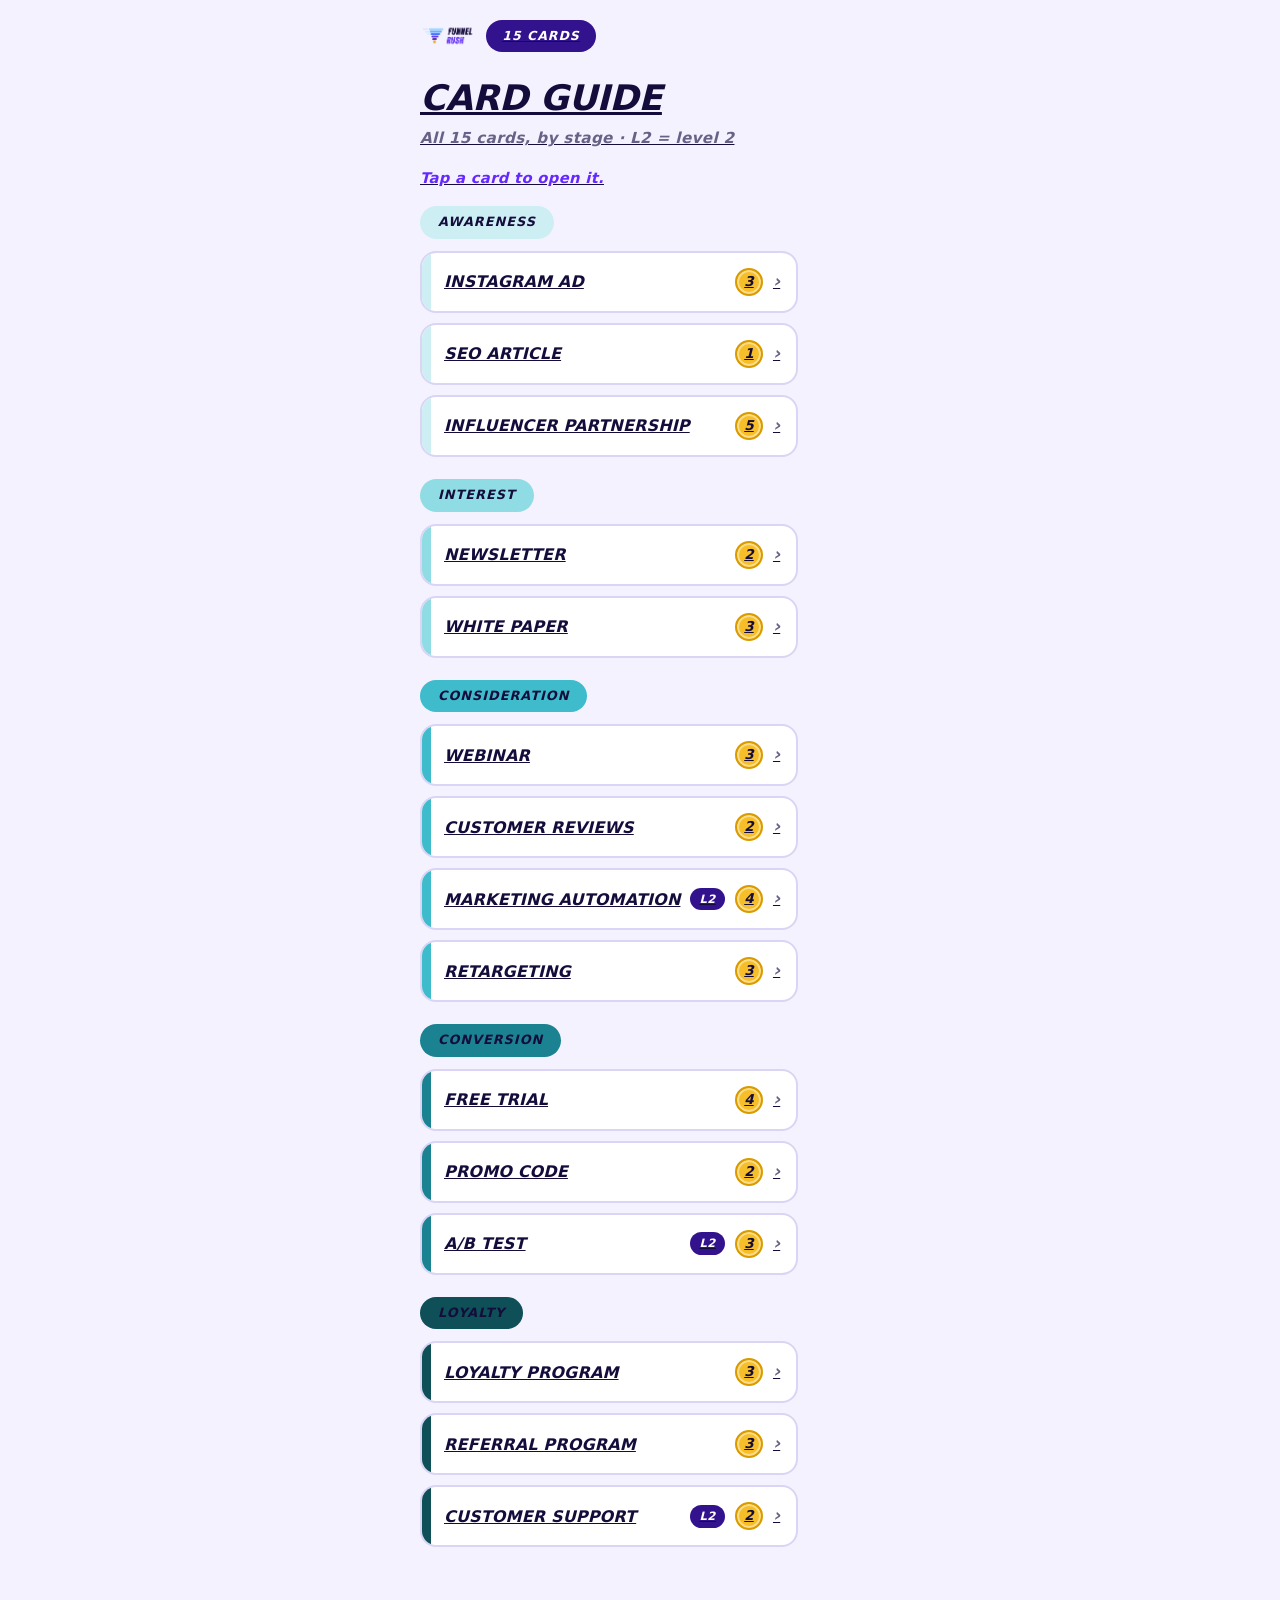
==== guide.html @ 7d91460e "correction logo2" ====
<!doctype html>
<!-- Declare HTML5 document -->
<html lang="en">
<!-- Set document language to English -->
<head>
  <!-- UTF-8 encoding -->
  <meta charset="utf-8">
  <!-- Responsive mobile viewport -->
  <meta name="viewport" content="width=device-width, initial-scale=1, viewport-fit=cover">
  <!-- Theme color -->
  <meta name="theme-color" content="#f4f2ff">
  <!-- Page title -->
  <title>Funnel Rush — Card Guide</title>
  <!-- Shared stylesheet -->
  <link rel="stylesheet" href="./css/style.css">
  <!-- Card guide module script -->
  <script type="module" src="./js/guide.js"></script>
</head>
<body>
  <!-- Centered mobile-first container -->
  <main class="app-shell">
    <!-- Top header linking back to the main app -->
    <header class="top-bar">
      <a href="./index.html" class="brand-mini"><img src="./FunnelRush_Logo.png"</a>
      <span class="level-badge is-level-2">15 cards</span>
    </header>

    <!-- List view (matches 10_Guide_liste.png) -->
    <section id="guide-list-view">
      <h1 class="screen-title">Card guide</h1>
      <p class="screen-subtitle">All 15 cards, by stage · L2 = level 2</p>
      <p class="guide-tap-hint">Tap a card to open it.</p>
      <!-- Dynamic container for funnel floor groups and card rows -->
      <div id="guide-groups"></div>
    </section>

    <!-- Single card detail view (matches 11_Guide_carte.png) -->
    <section id="guide-detail-view" class="hidden">
      <!-- Back link to return to full list -->
      <button id="btn-back-to-list" type="button" class="back-link-btn">&lsaquo; All cards</button>
      <!-- Dynamic container for selected card details -->
      <div id="guide-detail-content"></div>
      <!-- Button cycling to the next card in the deck -->
      <button id="btn-next-card" type="button" class="cta-btn is-outline">Next card</button>
    </section>
  </main>
</body>
</html>
---- css/style.css ----
/* Define reusable CSS custom properties (design tokens) for colors and border radii */
:root {
  --bg: #f4f2ff; /* Soft lavender main background */
  --surface: #ffffff; /* Pure white card background */
  --surface-soft: #ebe7fb; /* Light violet tint for secondary badges */
  --ink: #140d3b; /* Deep indigo-black for primary text and headings */
  --muted: #676285; /* Muted slate-violet for subtitles and helper text */
  --line: #dad4f5; /* Subtle border color for cards and inputs */
  --primary: #6528ff; /* Electric purple primary brand accent */
  --primary-hover: #5217eb; /* Darker purple on button hover */
  --level2-bg: #33128e; /* Deep violet surface for Level 2 indicators */
  --level2-tint: #9d7dff; /* Soft violet accent inside Level 2 elements */
  --gold: #f6be28; /* Gold coin and event header accent */
  --gold-soft: #fff6d6; /* Warm cream background for event cards */
  --gold-border: #d99b00; /* Gold border accent */
  --danger: #ff4e6a; /* Coral-pink accent for final round and delete modals */
  --radius-lg: 24px; /* Large rounded corners for main cards and modals */
  --radius-md: 18px; /* Medium rounded corners for list items and inputs */
  --radius-pill: 999px; /* Full pill radius for buttons and badges */
}

/* Apply border-box sizing to all elements so padding never inflates widths */
* {
  box-sizing: border-box;
}

/* Base document and body styling */
html, body {
  margin: 0; /* Remove default browser margins */
  padding: 0; /* Remove default browser padding */
  min-height: 100%; /* Ensure full vertical height */
  background: var(--bg); /* Apply lavender background */
  color: var(--ink); /* Apply primary text color */
  font-family: Inter, ui-sans-serif, system-ui, -apple-system, BlinkMacSystemFont, "Segoe UI", Roboto, sans-serif; /* Clean sans-serif stack */
  line-height: 1.45; /* Comfortable reading line spacing */
  -webkit-font-smoothing: antialiased; /* Crisp font rendering on WebKit browsers */
}

/* Inherit typography on buttons and inputs */
button, input {
  font: inherit; /* Match parent font family and size */
  color: inherit; /* Match parent text color */
}

/* Reset default button styles */
button {
  cursor: pointer; /* Show pointer cursor on interactive buttons */
  border: 0; /* Remove default border */
  background: none; /* Remove default background */
}

/* Utility class to hide elements reliably */
.hidden {
  display: none !important; /* Force hide even over other display rules */
}

/* Centered mobile-first container shell */
.app-shell {
  width: 100%; /* Full width on small screens */
  max-width: 480px; /* Constrain width like a mobile app screen */
  min-height: 100dvh; /* Fill dynamic viewport height */
  margin: 0 auto; /* Center horizontally */
  padding: 20px 20px 32px; /* Outer spacing */
  display: flex; /* Flex layout for vertical screen flow */
  flex-direction: column; /* Stack children vertically */
  position: relative; /* Positioning context for child elements */
}

/* Top navigation / status bar */
.top-bar {
  display: flex; /* Place brand and level badge side by side */
  align-items: center; /* Vertically center items */
  justify-content: space-between; /* Push items to opposite edges */
  gap: 12px; /* Minimum spacing between brand and badge */
  margin-bottom: 20px; /* Space below top bar */
}

/* Compact brand mark inside inner screens */
.brand-mini {
  display: inline-flex; /* Align logo image and brand text */
  align-items: center; /* Vertically center icon and text */
  gap: 8px; /* Gap between logo and label */
  font-weight: 900; /* Extra bold brand weight */
  font-style: italic; /* Dynamic italic styling matching logo */
  letter-spacing: 0.02em; /* Slight letter spacing */
  font-size: 1.05rem; /* Compact header font size */
  color: var(--ink); /* Dark ink text */
}

/* Logo image size inside compact header */
.brand-mini img {
  height: 28px; /* Fixed compact height */
  width: auto; /* Preserve natural aspect ratio */
  display: block; /* Avoid inline baseline gap */
}

/* Level pill badge in the header */
.level-badge {
  display: inline-flex; /* Inline flex pill */
  align-items: center; /* Vertically center label */
  justify-content: center; /* Horizontally center label */
  padding: 7px 16px; /* Inner pill padding */
  border-radius: var(--radius-pill); /* Pill shape */
  font-size: 0.78rem; /* Small uppercase label size */
  font-weight: 900; /* Heavy label weight */
  letter-spacing: 0.08em; /* Wide tracking for uppercase badge */
  text-transform: uppercase; /* Force uppercase text */
}

/* Styling for Level 1 badge */
.level-badge.is-level-1 {
  background: var(--surface); /* White background */
  color: var(--primary); /* Purple text */
  border: 2px solid var(--line); /* Soft lavender border */
}

/* Styling for Level 2 badge */
.level-badge.is-level-2 {
  background: var(--level2-bg); /* Deep violet background */
  color: #ffffff; /* White text */
}

/* Small uppercase label above major numbers or sections */
.eyebrow {
  margin: 0; /* Remove default margin */
  font-size: 0.78rem; /* Small uppercase size */
  font-weight: 900; /* Heavy weight */
  letter-spacing: 0.16em; /* Wide tracking */
  text-transform: uppercase; /* Uppercase styling */
  color: var(--primary); /* Default purple accent */
}

/* Red/coral eyebrow styling used on final round */
.eyebrow.is-final {
  color: var(--danger); /* Coral accent */
}

/* Reset top margins on headings and paragraphs */
h1, h2, h3, p {
  margin-top: 0; /* Prevent unexpected top spacing */
}

/* Home screen vertical layout */
.home-screen {
  flex: 1; /* Take available vertical height */
  display: flex; /* Flex column layout */
  flex-direction: column; /* Stack top content and bottom CTA */
  justify-content: space-between; /* Distribute top block and bottom action */
  text-align: center; /* Center-align home content */
  padding-top: 8px; /* Subtle top breathing room */
}

/* Main logo image on the home screen */
.hero-logo {
  max-width: 250px; /* Cap logo width */
  width: 100%; /* Responsive width */
  height: auto; /* Keep aspect ratio */
  margin: 4px auto 14px; /* Center horizontally and space below */
  display: block; /* Block element */
}

/* Main tagline on the home screen */
.hero-title {
  font-size: 1.3rem; /* Prominent tagline size */
  font-weight: 800; /* Bold weight */
  margin-bottom: 6px; /* Space before subtitle */
}

/* Subtitle explaining game format on home screen */
.hero-subtitle {
  color: var(--muted); /* Muted text */
  font-size: 0.9rem; /* Slightly smaller body text */
  margin-bottom: 24px; /* Space before level selector */
}

/* Label above the two level selector cards */
.level-picker-label {
  font-size: 0.78rem; /* Small uppercase label */
  font-weight: 900; /* Heavy weight */
  letter-spacing: 0.14em; /* Wide tracking */
  text-transform: uppercase; /* Uppercase text */
  color: var(--primary); /* Purple accent */
  margin-bottom: 12px; /* Space before cards */
}

/* Two-column grid for Level 1 and Level 2 cards */
.level-grid {
  display: grid; /* CSS grid */
  grid-template-columns: 1fr 1fr; /* Two equal columns */
  gap: 14px; /* Gap between cards */
  margin-bottom: 20px; /* Space below cards */
}

/* Individual level option card */
.level-card {
  position: relative; /* Positioning context */
  text-align: left; /* Left-align text inside card */
  border-radius: var(--radius-lg); /* Rounded card corners */
  padding: 18px 16px; /* Inner card padding */
  background: var(--surface); /* White background */
  border: 2px solid var(--line); /* Default border */
  transition: transform 0.15s ease, border-color 0.15s ease, box-shadow 0.15s ease; /* Smooth state transitions */
}

/* Press feedback on level card */
.level-card:active {
  transform: scale(0.98); /* Subtle press shrink */
}

/* Active selected state for Level 1 card */
.level-card.is-selected {
  border-color: var(--primary); /* Highlight border in purple */
  box-shadow: 0 10px 24px rgba(101, 40, 255, 0.14); /* Soft purple elevation */
}

/* Active selected state for Level 2 card */
.level-card.level-2-card.is-selected {
  background: var(--level2-bg); /* Deep violet fill */
  border-color: var(--level2-bg); /* Matching border */
  color: #ffffff; /* White text */
  box-shadow: 0 12px 28px rgba(51, 18, 142, 0.28); /* Deeper shadow */
}

/* Top row inside level card (big number + radio circle) */
.level-card-top {
  display: flex; /* Horizontal flex row */
  justify-content: space-between; /* Number left, radio right */
  align-items: flex-start; /* Align to top */
  margin-bottom: 18px; /* Space before title */
}

/* Giant italic number inside level card */
.level-num {
  font-size: 3rem; /* Large display number */
  font-weight: 900; /* Extra bold */
  font-style: italic; /* Italic slant */
  line-height: 0.9; /* Tight vertical height */
  color: #93c5fd; /* Light blue for Level 1 */
}

/* Soft purple number for Level 2 card */
.level-card.level-2-card .level-num {
  color: var(--level2-tint); /* Light violet tint */
}

/* Outer circle of the custom radio indicator */
.radio-dot {
  width: 24px; /* Circle width */
  height: 24px; /* Circle height */
  border-radius: 50%; /* Full circle */
  border: 2px solid #c9c2e8; /* Unselected ring color */
  display: grid; /* Center inner dot */
  place-items: center; /* Center both axes */
  background: #ffffff; /* White fill */
}

/* Selected radio ring on Level 1 */
.level-card.is-selected .radio-dot {
  border-color: var(--primary); /* Purple ring */
}

/* Selected radio ring on Level 2 */
.level-card.level-2-card.is-selected .radio-dot {
  border-color: #ffffff; /* White ring */
}

/* Inner dot when Level 1 card is selected */
.level-card.is-selected .radio-dot::after {
  content: ""; /* Required for pseudo-element */
  width: 12px; /* Inner dot diameter */
  height: 12px; /* Inner dot diameter */
  border-radius: 50%; /* Circular dot */
  background: var(--primary); /* Purple inner dot */
}

/* Inner dot when Level 2 card is selected */
.level-card.level-2-card.is-selected .radio-dot::after {
  background: var(--level2-bg); /* Deep violet inner dot on white ring */
}

/* Level card heading */
.level-card-title {
  font-size: 1.05rem; /* Card title size */
  font-weight: 900; /* Heavy weight */
  text-transform: uppercase; /* Uppercase */
  margin-bottom: 4px; /* Small gap below title */
}

/* Level card short description */
.level-card-desc {
  font-size: 0.84rem; /* Small description */
  color: var(--muted); /* Muted text */
  margin: 0; /* No bottom margin */
}

/* Light text for description inside selected Level 2 card */
.level-card.level-2-card.is-selected .level-card-desc {
  color: rgba(255, 255, 255, 0.82); /* Translucent white */
}

/* Primary full-width pill CTA button */
.cta-btn {
  width: 100%; /* Full width */
  padding: 18px 22px; /* Generous touch target */
  border-radius: var(--radius-pill); /* Pill shape */
  font-size: 1rem; /* Button text size */
  font-weight: 900; /* Heavy weight */
  letter-spacing: 0.06em; /* Uppercase tracking */
  text-transform: uppercase; /* Uppercase label */
  background: var(--primary); /* Purple background */
  color: #ffffff; /* White text */
  box-shadow: 0 10px 24px rgba(101, 40, 255, 0.25); /* Soft elevation */
  transition: transform 0.14s ease, background 0.14s ease; /* Smooth feedback */
}

/* Hover state for primary CTA */
.cta-btn:hover {
  background: var(--primary-hover); /* Darker purple */
}

/* Active press state for CTA */
.cta-btn:active {
  transform: scale(0.985); /* Slight press down */
}

/* Gold CTA variant used for final score calculation */
.cta-btn.is-gold {
  background: var(--gold); /* Gold fill */
  color: var(--ink); /* Dark text for contrast */
  box-shadow: 0 10px 24px rgba(246, 190, 40, 0.3); /* Gold shadow */
}

/* Outlined secondary CTA variant */
.cta-btn.is-outline {
  background: #ffffff; /* White fill */
  color: var(--primary); /* Purple text */
  border: 2px solid var(--primary); /* Purple border */
  box-shadow: none; /* Flat outline style */
}

/* Secondary link-like button to open the Card Guide */
.guide-link-btn {
  width: 100%; /* Full width */
  margin-top: 10px; /* Gap below primary CTA */
  padding: 13px 18px; /* Comfortable tap height */
  border-radius: var(--radius-pill); /* Pill shape */
  background: var(--surface); /* White background */
  border: 2px solid var(--line); /* Subtle border */
  color: var(--primary); /* Purple text */
  font-size: 0.88rem; /* Slightly smaller than main CTA */
  font-weight: 800; /* Bold label */
  letter-spacing: 0.04em; /* Subtle tracking */
  text-transform: uppercase; /* Uppercase text */
  display: inline-flex; /* Align text and arrow */
  align-items: center; /* Vertically center */
  justify-content: center; /* Horizontally center */
  gap: 8px; /* Space before arrow */
}

/* Subtle helper caption below actions */
.helper-note {
  margin-top: 12px; /* Top spacing */
  font-size: 0.8rem; /* Small caption size */
  color: var(--muted); /* Muted text */
  text-align: center; /* Centered text */
}

/* Large italic screen title used on inner screens */
.screen-title {
  font-size: 2.2rem; /* Bold display size */
  font-weight: 900; /* Extra bold */
  font-style: italic; /* Italic emphasis */
  text-transform: uppercase; /* Uppercase */
  letter-spacing: -0.01em; /* Tight display kerning */
  margin-bottom: 4px; /* Space below heading */
}

/* Subtitle below screen title */
.screen-subtitle {
  color: var(--muted); /* Muted text */
  font-size: 0.95rem; /* Body size */
  margin-bottom: 18px; /* Space below subtitle */
}

/* 3-button switcher for choosing 2, 3, or 4 players */
.count-switcher {
  display: grid; /* Grid layout */
  grid-template-columns: repeat(3, 1fr); /* 3 equal columns */
  gap: 10px; /* Gap between count buttons */
  margin-bottom: 18px; /* Space below switcher */
}

/* Individual player count button */
.count-btn {
  padding: 14px 10px; /* Button padding */
  border-radius: 16px; /* Rounded corners */
  background: var(--surface); /* White background */
  border: 2px solid var(--line); /* Default border */
  font-size: 1.35rem; /* Large number */
  font-weight: 900; /* Heavy weight */
  font-style: italic; /* Italic number */
  color: var(--ink); /* Dark text */
}

/* Selected player count button */
.count-btn.is-active {
  background: var(--primary); /* Purple fill */
  border-color: var(--primary); /* Matching border */
  color: #ffffff; /* White text */
}

/* Stack of player name inputs */
.player-inputs {
  display: flex; /* Vertical stack */
  flex-direction: column; /* Column direction */
  gap: 12px; /* Space between rows */
  margin-bottom: 24px; /* Space before start button */
}

/* Row containing player color swatch and name input */
.player-name-row {
  display: flex; /* Horizontal row */
  align-items: center; /* Vertically center swatch and input */
  gap: 12px; /* Gap between swatch and field */
}

/* Colored token circle representing each player */
.token-swatch {
  width: 26px; /* Circle diameter */
  height: 26px; /* Circle diameter */
  border-radius: 50%; /* Full circle */
  flex-shrink: 0; /* Prevent squishing */
  border: 4px solid var(--ink); /* Dark ring around token color */
}

/* Text input for player name */
.name-input {
  flex: 1; /* Fill remaining row width */
  padding: 14px 16px; /* Comfortable input padding */
  border-radius: 16px; /* Rounded input box */
  background: var(--surface); /* White background */
  border: 2px solid var(--line); /* Default border */
  font-size: 1rem; /* Input text size */
  font-weight: 700; /* Bold name text */
  outline: none; /* Custom focus border used instead */
}

/* Focus state on player name input */
.name-input:focus {
  border-color: var(--primary); /* Highlight border on focus */
}

/* Centered round header block */
.round-hero {
  text-align: center; /* Center round indicator */
  margin-bottom: 18px; /* Space before event card */
}

/* Giant round fraction display (e.g. 1/6, 3/6, 6/6) */
.round-counter {
  font-size: 4.2rem; /* Very large counter */
  font-weight: 900; /* Extra bold */
  font-style: italic; /* Italic styling */
  line-height: 0.95; /* Tight line height */
  margin: 6px 0 14px; /* Vertical spacing */
}

/* 6-segment progress indicator row */
.round-bars {
  display: grid; /* Grid of 6 segments */
  grid-template-columns: repeat(6, 1fr); /* 6 equal bars */
  gap: 8px; /* Gap between segments */
}

/* Single round progress bar segment */
.round-bar {
  height: 7px; /* Thin bar height */
  border-radius: var(--radius-pill); /* Pill ends */
  background: #dcd6f7; /* Inactive segment color */
}

/* Completed/active round segment */
.round-bar.is-done {
  background: var(--primary); /* Purple active bar */
}

/* Final round (6/6) progress bar color */
.round-bar.is-final {
  background: var(--danger); /* Coral bar on last round */
}

/* Dashed placeholder box before drawing the round's event */
.event-placeholder {
  border: 2.5px dashed #9d87f5; /* Dashed purple border */
  border-radius: var(--radius-lg); /* Rounded box */
  background: rgba(255, 255, 255, 0.72); /* Translucent white card */
  padding: 36px 22px; /* Generous inner spacing */
  text-align: center; /* Centered text */
  margin-bottom: 22px; /* Space before action button */
}

/* Question mark badge inside placeholder */
.q-badge {
  width: 56px; /* Badge diameter */
  height: 56px; /* Badge diameter */
  border-radius: 50%; /* Circular badge */
  background: var(--surface-soft); /* Soft purple circle */
  color: var(--primary); /* Purple question mark */
  font-size: 1.6rem; /* Large question mark */
  font-weight: 900; /* Bold weight */
  display: grid; /* Center character */
  place-items: center; /* Center horizontally and vertically */
  margin: 0 auto 14px; /* Center horizontally and space below */
}

/* Drawn event card container */
.event-card-box {
  border-radius: var(--radius-lg); /* Rounded card */
  overflow: hidden; /* Clip header corners cleanly */
  background: var(--gold-soft); /* Soft yellow card body */
  border: 2px solid var(--gold-border); /* Gold border */
  margin-bottom: 22px; /* Space before button */
  box-shadow: 0 10px 24px rgba(217, 155, 0, 0.12); /* Subtle warm shadow */
}

/* Yellow banner header at top of event card */
.event-card-head {
  background: var(--gold); /* Solid gold banner */
  padding: 12px 18px; /* Header padding */
  display: flex; /* Label left, exclamation circle right */
  align-items: center; /* Vertically center */
  justify-content: space-between; /* Spread items */
  font-size: 0.78rem; /* Small banner text */
  font-weight: 900; /* Heavy weight */
  letter-spacing: 0.12em; /* Uppercase tracking */
  text-transform: uppercase; /* Uppercase */
}

/* Dark circular exclamation badge inside event header */
.event-excl {
  width: 24px; /* Circle diameter */
  height: 24px; /* Circle diameter */
  border-radius: 50%; /* Full circle */
  background: var(--ink); /* Dark fill */
  color: #ffffff; /* White exclamation mark */
  display: grid; /* Center symbol */
  place-items: center; /* Center both axes */
  font-size: 0.85rem; /* Symbol size */
}

/* Body area of the event card */
.event-card-body {
  padding: 20px 18px; /* Card body padding */
}

/* Event name heading */
.event-title {
  font-size: 1.55rem; /* Bold event title */
  font-weight: 900; /* Heavy weight */
  font-style: italic; /* Italic emphasis */
  text-transform: uppercase; /* Uppercase */
  margin-bottom: 10px; /* Space before effect */
}

/* Event effect description */
.event-effect {
  font-size: 1rem; /* Readable effect text */
  font-weight: 700; /* Semi-bold/bold */
  margin-bottom: 18px; /* Space before footer note */
}

/* Footer reminder inside event card */
.event-footer-tip {
  border-top: 1px solid rgba(20, 13, 59, 0.14); /* Subtle divider line */
  padding-top: 12px; /* Space above note */
  font-size: 0.84rem; /* Small note size */
  color: var(--muted); /* Muted text */
  margin: 0; /* No bottom margin */
}

/* Player score entry card on Final Scores screen */
.score-card {
  background: var(--surface); /* White card */
  border: 2px solid var(--line); /* Default border */
  border-radius: var(--radius-lg); /* Rounded card */
  padding: 16px; /* Inner padding */
  margin-bottom: 14px; /* Gap between player score cards */
}

/* Highlight card border when validation fails */
.score-card.has-error {
  border-color: var(--danger); /* Coral error border */
}

/* Header row inside score card (player name + optional Mission +5 toggle) */
.score-card-head {
  display: flex; /* Horizontal row */
  align-items: center; /* Vertically center */
  justify-content: space-between; /* Name left, mission toggle right */
  gap: 10px; /* Gap between elements */
  margin-bottom: 12px; /* Space before 2x2 inputs */
}

/* Player name and color dot inside score card */
.player-ident {
  display: flex; /* Horizontal flex */
  align-items: center; /* Center vertically */
  gap: 10px; /* Gap between swatch and name */
  font-size: 1.15rem; /* Player name size */
  font-weight: 900; /* Heavy weight */
  text-transform: uppercase; /* Uppercase name */
}

/* Mission +5 checkbox pill toggle (Level 2 only) */
.mission-toggle {
  display: inline-flex; /* Inline pill */
  align-items: center; /* Center checkbox and text */
  gap: 8px; /* Space between checkbox and label */
  padding: 8px 12px; /* Pill padding */
  border-radius: 12px; /* Rounded pill */
  border: 2px solid var(--line); /* Border */
  background: var(--bg); /* Soft background */
  font-size: 0.76rem; /* Compact label */
  font-weight: 900; /* Heavy weight */
  text-transform: uppercase; /* Uppercase */
  cursor: pointer; /* Pointer cursor */
}

/* Native checkbox inside mission toggle */
.mission-toggle input {
  accent-color: var(--primary); /* Purple checkbox accent */
  width: 16px; /* Checkbox width */
  height: 16px; /* Checkbox height */
}

/* Checked visual state for Mission +5 pill */
.mission-toggle.is-checked {
  background: var(--level2-bg); /* Deep violet fill */
  border-color: var(--level2-bg); /* Matching border */
  color: #ffffff; /* White text */
}

/* 2x2 grid for the 4 numeric inputs per player */
.metrics-grid {
  display: grid; /* Grid layout */
  grid-template-columns: 1fr 1fr; /* Two columns */
  gap: 10px; /* Gap between metric boxes */
}

/* Individual metric input tile */
.metric-box {
  position: relative; /* Context for left accent bar */
  background: #f6f4ff; /* Soft input tile fill */
  border: 2px solid transparent; /* Reserve border space */
  border-radius: 14px; /* Rounded tile */
  padding: 10px 12px 10px 16px; /* Extra left padding for accent bar */
}

/* Left vertical color stripe on metric tile */
.metric-box::before {
  content: ""; /* Required for pseudo-element */
  position: absolute; /* Position on left edge */
  left: 6px; /* Inset from left */
  top: 10px; /* Top inset */
  bottom: 10px; /* Bottom inset */
  width: 4px; /* Thin vertical bar */
  border-radius: 99px; /* Rounded bar ends */
  background: var(--primary); /* Default purple bar */
}

/* Gold accent bar for remaining coins */
.metric-box.is-gold::before {
  background: var(--gold); /* Gold bar */
}

/* Dark accent bar for market tokens */
.metric-box.is-dark::before {
  background: var(--ink); /* Dark bar */
}

/* Focus state when typing inside a metric tile */
.metric-box:focus-within {
  border-color: var(--primary); /* Purple border */
  background: #ffffff; /* Bright white surface */
}

/* Metric tile label */
.metric-box label {
  display: block; /* Block label above number */
  font-size: 0.68rem; /* Small uppercase label */
  font-weight: 800; /* Bold label */
  letter-spacing: 0.08em; /* Tracking */
  text-transform: uppercase; /* Uppercase */
  color: var(--muted); /* Muted color */
  margin-bottom: 2px; /* Small gap before input */
}

/* Numeric input inside metric tile */
.metric-box input {
  width: 100%; /* Full tile width */
  border: 0; /* Borderless inside tile */
  background: transparent; /* Transparent fill */
  font-size: 1.35rem; /* Large numeric display */
  font-weight: 900; /* Heavy numbers */
  outline: none; /* Clean focus */
  padding: 0; /* No extra padding */
}

/* Validation error message text */
.error-text {
  color: var(--danger); /* Coral error color */
  font-size: 0.82rem; /* Small readable error */
  font-weight: 700; /* Bold error text */
  margin-top: 8px; /* Space above message */
}

/* Highlighted winner card on Results screen */
.winner-card {
  background: var(--primary); /* Purple winner card */
  color: #ffffff; /* White text */
  border-radius: var(--radius-lg); /* Rounded card */
  padding: 20px; /* Inner padding */
  display: flex; /* Left info + right coin badge */
  align-items: center; /* Vertically center */
  justify-content: space-between; /* Spread info and score coin */
  gap: 14px; /* Gap between left and right */
  margin-bottom: 14px; /* Space before runners-up */
  box-shadow: 0 14px 30px rgba(101, 40, 255, 0.25); /* Elevation shadow */
}

/* Small "WINNER" label inside winner card */
.winner-eyebrow {
  font-size: 0.72rem; /* Small label */
  font-weight: 900; /* Heavy weight */
  letter-spacing: 0.16em; /* Wide tracking */
  text-transform: uppercase; /* Uppercase */
  opacity: 0.85; /* Subtle contrast */
  margin-bottom: 6px; /* Space below label */
}

/* Winner name row */
.winner-name-row {
  display: flex; /* Color dot + name */
  align-items: center; /* Vertically center */
  gap: 10px; /* Space between dot and name */
  font-size: 1.8rem; /* Large winner name */
  font-weight: 900; /* Extra bold */
  font-style: italic; /* Italic display */
  text-transform: uppercase; /* Uppercase */
  line-height: 1.05; /* Tight line height */
}

/* White-bordered color dot next to winner name */
.winner-dot {
  width: 22px; /* Dot diameter */
  height: 22px; /* Dot diameter */
  border-radius: 50%; /* Full circle */
  border: 3px solid #ffffff; /* White outline */
  flex-shrink: 0; /* Prevent shrinking */
}

/* Conversion rate and bonus summary inside winner card */
.winner-meta {
  font-size: 0.88rem; /* Meta text size */
  margin-top: 8px; /* Space above meta */
  opacity: 0.92; /* Slightly softer white */
}

/* Gold coin medallion displaying total points */
.score-coin {
  width: 88px; /* Coin width */
  height: 88px; /* Coin height */
  border-radius: 50%; /* Circular coin */
  background: var(--gold); /* Gold background */
  color: var(--ink); /* Dark points text */
  border: 4px solid #e0a300; /* Outer gold rim */
  display: flex; /* Stack points and "POINTS" label */
  flex-direction: column; /* Vertical stack */
  align-items: center; /* Center horizontally */
  justify-content: center; /* Center vertically */
  flex-shrink: 0; /* Keep circular shape */
  box-shadow: inset 0 0 0 3px rgba(255, 255, 255, 0.45); /* Inner coin shine */
}

/* Total score number inside coin */
.score-coin strong {
  font-size: 1.85rem; /* Prominent score */
  font-weight: 900; /* Extra bold */
  line-height: 1; /* Tight height */
}

/* "POINTS" caption inside coin */
.score-coin span {
  font-size: 0.65rem; /* Small label */
  font-weight: 900; /* Heavy weight */
  letter-spacing: 0.1em; /* Tracking */
}

/* Secondary ranking row for positions 2, 3, and 4 */
.runner-up-card {
  background: var(--surface); /* White card */
  border: 2px solid var(--line); /* Soft border */
  border-radius: 18px; /* Rounded card */
  padding: 14px 16px; /* Inner padding */
  display: flex; /* Left rank + info, right points */
  align-items: center; /* Vertically center */
  justify-content: space-between; /* Spread left and right */
  gap: 12px; /* Gap */
  margin-bottom: 10px; /* Space between rows */
}

/* Circular position badge (2, 3, 4) */
.rank-badge {
  width: 30px; /* Badge width */
  height: 30px; /* Badge height */
  border-radius: 50%; /* Circle */
  color: #ffffff; /* White rank digit */
  font-weight: 900; /* Bold digit */
  display: grid; /* Center digit */
  place-items: center; /* Center both axes */
  flex-shrink: 0; /* Keep circle */
}

/* Runner-up player name */
.runner-title {
  font-weight: 900; /* Bold name */
  text-transform: uppercase; /* Uppercase */
  font-size: 1rem; /* Name size */
}

/* Runner-up breakdown subtitle */
.runner-sub {
  font-size: 0.8rem; /* Small breakdown text */
  color: var(--muted); /* Muted text */
}

/* Runner-up total points label */
.runner-pts {
  font-size: 1.2rem; /* Points size */
  font-weight: 900; /* Heavy weight */
  font-style: italic; /* Italic styling */
  color: var(--primary); /* Purple score */
  white-space: nowrap; /* Prevent line wrap */
}

/* Footer note explaining the +3 best conversion rate bonus */
.bonus-legend {
  display: flex; /* Coin + text */
  align-items: center; /* Center vertically */
  gap: 10px; /* Gap between coin and text */
  font-size: 0.85rem; /* Small text */
  color: var(--muted); /* Muted color */
  margin: 14px 0 22px; /* Vertical spacing */
}

/* Small gold coin icon next to bonus note */
.mini-coin {
  width: 24px; /* Diameter */
  height: 24px; /* Diameter */
  border-radius: 50%; /* Circle */
  background: var(--gold); /* Gold fill */
  border: 2px solid var(--gold-border); /* Gold rim */
  flex-shrink: 0; /* Keep circular */
}

/* Full-screen translucent overlay for confirmation dialogs */
.modal-backdrop {
  position: fixed; /* Cover viewport */
  inset: 0; /* Top/right/bottom/left 0 */
  background: rgba(20, 13, 59, 0.58); /* Dimmed indigo backdrop */
  display: grid; /* Center modal card */
  place-items: center; /* Center both axes */
  padding: 20px; /* Screen edge padding */
  z-index: 40; /* Above regular content */
}

/* Centered dialog box inside modal backdrop */
.modal-card {
  width: 100%; /* Full width up to max-width */
  max-width: 380px; /* Dialog width */
  background: var(--surface); /* White modal surface */
  border-radius: var(--radius-lg); /* Rounded dialog */
  padding: 26px 22px 22px; /* Inner spacing */
  text-align: center; /* Centered dialog text */
  box-shadow: 0 20px 44px rgba(20, 13, 59, 0.25); /* Modal elevation */
}

/* Circular icon at top of modal */
.modal-icon {
  width: 56px; /* Circle width */
  height: 56px; /* Circle height */
  border-radius: 50%; /* Full circle */
  margin: 0 auto 14px; /* Center and space below */
  display: grid; /* Center glyph */
  place-items: center; /* Center both axes */
  font-size: 1.5rem; /* Icon size */
  font-weight: 900; /* Bold glyph */
  color: #ffffff; /* White icon */
}

/* Purple icon variant for round confirmation */
.modal-icon.is-purple {
  background: var(--primary); /* Purple fill */
}

/* Coral icon variant for delete/reset confirmation */
.modal-icon.is-danger {
  background: var(--danger); /* Coral fill */
}

/* Modal title heading */
.modal-title {
  font-size: 1.45rem; /* Bold modal title */
  font-weight: 900; /* Heavy weight */
  font-style: italic; /* Italic emphasis */
  text-transform: uppercase; /* Uppercase */
  margin-bottom: 8px; /* Space before description */
}

/* Modal description paragraph */
.modal-desc {
  color: var(--muted); /* Muted text */
  font-size: 0.92rem; /* Body size */
  margin-bottom: 20px; /* Space before buttons */
}

/* Two-button action row inside modal */
.modal-actions {
  display: grid; /* Two equal buttons */
  grid-template-columns: 1fr 1fr; /* Two columns */
  gap: 12px; /* Gap between Cancel and Confirm */
}

/* Base modal action button */
.modal-btn {
  padding: 14px 12px; /* Button padding */
  border-radius: var(--radius-pill); /* Pill shape */
  font-size: 0.85rem; /* Compact button label */
  font-weight: 900; /* Heavy weight */
  text-transform: uppercase; /* Uppercase */
  letter-spacing: 0.05em; /* Tracking */
}

/* Cancel button styling */
.modal-btn.cancel {
  background: #ffffff; /* White fill */
  border: 2px solid var(--ink); /* Dark outline */
  color: var(--ink); /* Dark text */
}

/* Purple confirm button for advancing round */
.modal-btn.confirm-purple {
  background: var(--primary); /* Purple fill */
  color: #ffffff; /* White text */
}

/* Coral confirm button for erasing game */
.modal-btn.confirm-danger {
  background: var(--danger); /* Coral fill */
  color: #ffffff; /* White text */
}

/* Guide intro prompt text */
.guide-tap-hint {
  color: var(--primary); /* Purple hint text matching mockup */
  font-size: 0.92rem; /* Readable size */
  font-weight: 600; /* Medium-bold */
  margin-bottom: 18px; /* Space before first floor group */
}

/* Section wrapper for each funnel stage in the guide list */
.floor-group {
  margin-bottom: 22px; /* Space between funnel stages */
}

/* Colored pill header for each funnel stage */
.floor-header-pill {
  display: inline-block; /* Pill sizing to text */
  padding: 7px 18px; /* Pill padding */
  border-radius: var(--radius-pill); /* Pill shape */
  font-size: 0.8rem; /* Uppercase badge size */
  font-weight: 900; /* Heavy weight */
  letter-spacing: 0.08em; /* Tracking */
  text-transform: uppercase; /* Uppercase */
  margin-bottom: 12px; /* Space before cards list */
}

/* Stack of compact card rows inside a floor */
.floor-cards-stack {
  display: flex; /* Vertical stack */
  flex-direction: column; /* Column layout */
  gap: 10px; /* Gap between card list rows */
}

/* Clickable card row in the Card Guide list (mockup 10_Guide_liste.png) */
.card-row-btn {
  position: relative; /* Positioning context for left colored bar */
  width: 100%; /* Full width */
  display: flex; /* Title left, optional L2 pill + coin + chevron right */
  align-items: center; /* Vertically center */
  justify-content: space-between; /* Spread left and right groups */
  gap: 10px; /* Gap between groups */
  background: var(--surface); /* White row card */
  border: 2px solid var(--line); /* Soft border */
  border-radius: 16px; /* Rounded row */
  padding: 15px 16px 15px 22px; /* Extra left padding for colored bar */
  text-align: left; /* Left-align card name */
  overflow: hidden; /* Clip left colored bar cleanly */
  transition: transform 0.12s ease, border-color 0.12s ease; /* Smooth feedback */
}

/* Left colored strip on each card row matching the funnel stage */
.card-row-btn::before {
  content: ""; /* Required for pseudo-element */
  position: absolute; /* Pin to left side */
  left: 0; /* Flush left */
  top: 0; /* Flush top */
  bottom: 0; /* Flush bottom */
  width: 9px; /* Stripe width */
  background: var(--row-floor-color, var(--primary)); /* Stage color passed via inline CSS var */
}

/* Hover / active feedback on guide list row */
.card-row-btn:hover {
  border-color: var(--primary); /* Purple border on hover */
}

/* Press state on guide list row */
.card-row-btn:active {
  transform: scale(0.99); /* Subtle press */
}

/* Card name inside list row */
.card-row-title {
  font-size: 1rem; /* Card title size */
  font-weight: 900; /* Heavy weight */
  text-transform: uppercase; /* Uppercase matching mockup */
  letter-spacing: 0.01em; /* Slight tracking */
}

/* Right cluster inside card row (L2 badge, gold cost circle, chevron) */
.card-row-meta {
  display: inline-flex; /* Horizontal cluster */
  align-items: center; /* Vertically center */
  gap: 10px; /* Spacing between elements */
  flex-shrink: 0; /* Prevent squishing */
}

/* Small "L2" pill inside guide list row */
.l2-mini-pill {
  background: var(--level2-bg); /* Deep violet fill */
  color: #ffffff; /* White text */
  font-size: 0.72rem; /* Compact pill font */
  font-weight: 900; /* Heavy weight */
  padding: 3px 9px; /* Pill padding */
  border-radius: var(--radius-pill); /* Pill shape */
  letter-spacing: 0.05em; /* Tracking */
}

/* Gold coin circle showing card cost in the list row */
.coin-cost-circle {
  width: 28px; /* Coin diameter */
  height: 28px; /* Coin diameter */
  border-radius: 50%; /* Circle */
  background: var(--gold); /* Gold fill */
  border: 2px solid var(--gold-border); /* Gold rim */
  color: var(--ink); /* Dark cost digit */
  font-size: 0.85rem; /* Cost number size */
  font-weight: 900; /* Bold number */
  display: grid; /* Center digit */
  place-items: center; /* Center both axes */
  box-shadow: inset 0 0 0 2px rgba(255, 255, 255, 0.45); /* Inner shine */
}

/* Right chevron arrow in card row */
.row-chevron {
  color: var(--muted); /* Muted arrow */
  font-size: 1.1rem; /* Arrow size */
  font-weight: 800; /* Bold arrow */
  line-height: 1; /* Compact line height */
}

/* Back link ("< All cards") at top of single card detail view */
.back-link-btn {
  display: inline-flex; /* Arrow + label */
  align-items: center; /* Vertically center */
  gap: 6px; /* Small space */
  color: var(--primary); /* Purple text */
  font-size: 0.92rem; /* Readable link size */
  font-weight: 700; /* Semi-bold/bold */
  margin-bottom: 14px; /* Space below link */
  padding: 4px 0; /* Touch area */
}

/* Detail card container (mockup 11_Guide_carte.png) */
.detail-card {
  position: relative; /* Positioning context for top colored strip */
  background: var(--surface); /* White card */
  border: 2px solid var(--line); /* Soft border */
  border-radius: var(--radius-lg); /* Rounded card */
  padding: 22px 20px 24px; /* Generous inner padding */
  margin-top: 10px; /* Space below stage pill */
  margin-bottom: 22px; /* Space before Next Card button */
  overflow: hidden; /* Clip top colored strip cleanly */
  box-shadow: 0 12px 28px rgba(20, 13, 59, 0.06); /* Soft elevation */
}

/* Top colored band along top edge of detail card */
.detail-card::before {
  content: ""; /* Required for pseudo-element */
  position: absolute; /* Pin to top */
  left: 0; /* Left edge */
  right: 0; /* Right edge */
  top: 0; /* Top edge */
  height: 12px; /* Band height */
  background: var(--detail-floor-color, var(--primary)); /* Stage color */
}

/* Top header inside detail card (title + large gold coin) */
.detail-card-head {
  display: flex; /* Title left, large coin right */
  align-items: flex-start; /* Align top */
  justify-content: space-between; /* Spread title and coin */
  gap: 14px; /* Gap */
  margin-top: 6px; /* Below top band */
  margin-bottom: 18px; /* Space before first section */
}

/* Large uppercase italic card title in detail view */
.detail-card-title {
  font-size: 1.85rem; /* Prominent card name */
  font-weight: 900; /* Extra bold */
  font-style: italic; /* Italic display */
  text-transform: uppercase; /* Uppercase */
  line-height: 1.05; /* Tight line height */
  margin: 0; /* Remove default margin */
}

/* Large gold coin displaying card cost on detail card */
.detail-coin {
  width: 58px; /* Large coin width */
  height: 58px; /* Large coin height */
  border-radius: 50%; /* Circle */
  background: var(--gold); /* Gold fill */
  border: 3px solid var(--gold-border); /* Gold rim */
  color: var(--ink); /* Dark cost text */
  font-size: 1.5rem; /* Large cost digit */
  font-weight: 900; /* Extra bold */
  display: grid; /* Center digit */
  place-items: center; /* Center both axes */
  flex-shrink: 0; /* Keep circular */
  box-shadow: inset 0 0 0 3px rgba(255, 255, 255, 0.45); /* Inner coin detail */
}

/* Section block inside detail card (EFFECT, WHAT IS IT?, EXAMPLE) */
.detail-section {
  padding-top: 14px; /* Space above text */
  margin-top: 14px; /* Space below divider */
  border-top: 1px solid var(--line); /* Divider line between sections */
}

/* First section doesn't need top divider */
.detail-section:first-of-type {
  border-top: 0; /* No top border */
  padding-top: 0; /* No top padding */
  margin-top: 0; /* No top margin */
}

/* Uppercase purple section heading inside detail card */
.detail-label {
  font-size: 0.75rem; /* Small label */
  font-weight: 900; /* Heavy weight */
  letter-spacing: 0.14em; /* Wide tracking */
  text-transform: uppercase; /* Uppercase */
  color: var(--primary); /* Purple label */
  margin-bottom: 6px; /* Small gap before body text */
}

/* Effect text inside detail card */
.detail-effect {
  font-size: 1.05rem; /* Clear effect text */
  font-weight: 800; /* Bold weight */
  margin: 0; /* Clean margin */
}

/* Definition text inside detail card */
.detail-definition {
  font-size: 0.96rem; /* Comfortable reading size */
  font-weight: 500; /* Medium weight */
  margin: 0; /* Clean margin */
}

/* Example text inside detail card */
.detail-example {
  font-size: 0.92rem; /* Slightly softer size */
  color: var(--muted); /* Muted text matching mockup */
  margin: 0; /* Clean margin */
}
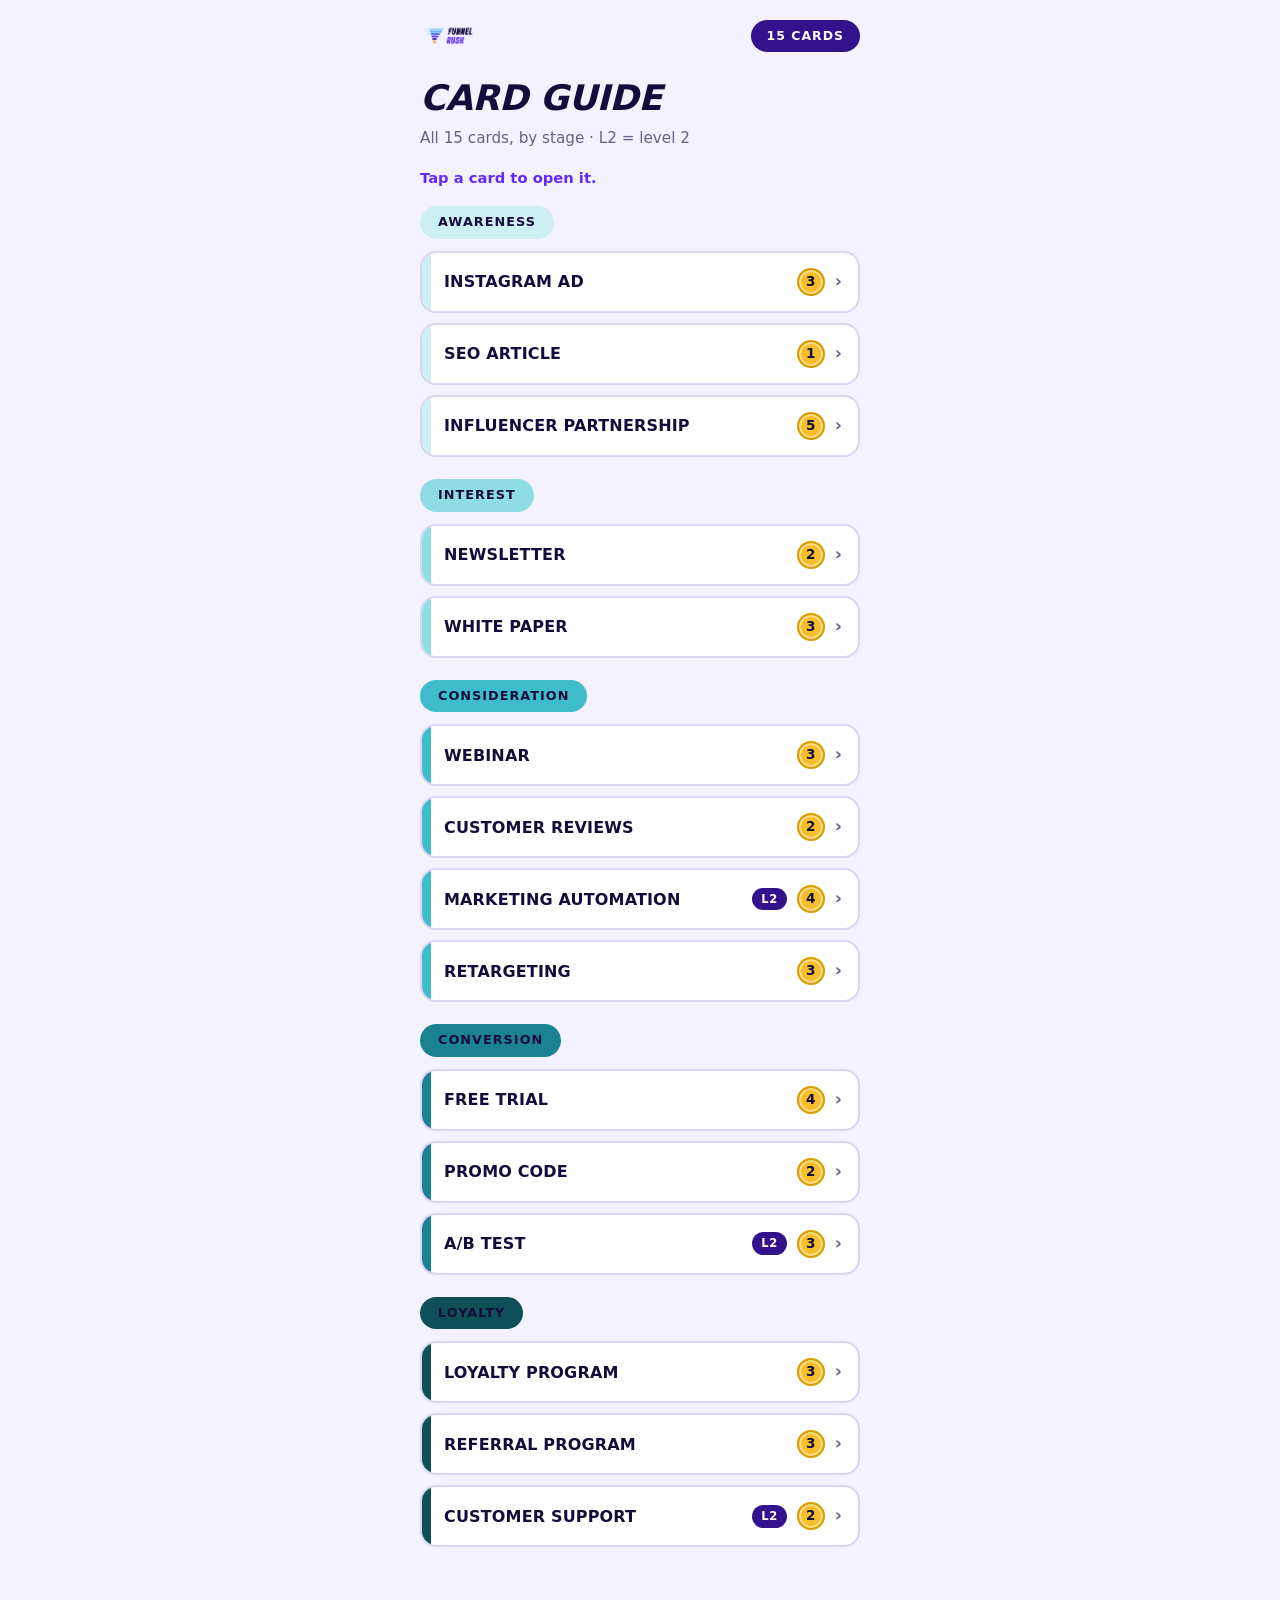
==== commit fc6a5937: "correction logo3" ====
--- a/guide.html
+++ b/guide.html
@@ -21,7 +21,7 @@
   <main class="app-shell">
     <!-- Top header linking back to the main app -->
     <header class="top-bar">
-      <a href="./index.html" class="brand-mini"><img src="./FunnelRush_Logo.png"</a>
+      <a href="./index.html" class="brand-mini"><img src="./FunnelRush_Logo.png"></a>
       <span class="level-badge is-level-2">15 cards</span>
     </header>
 
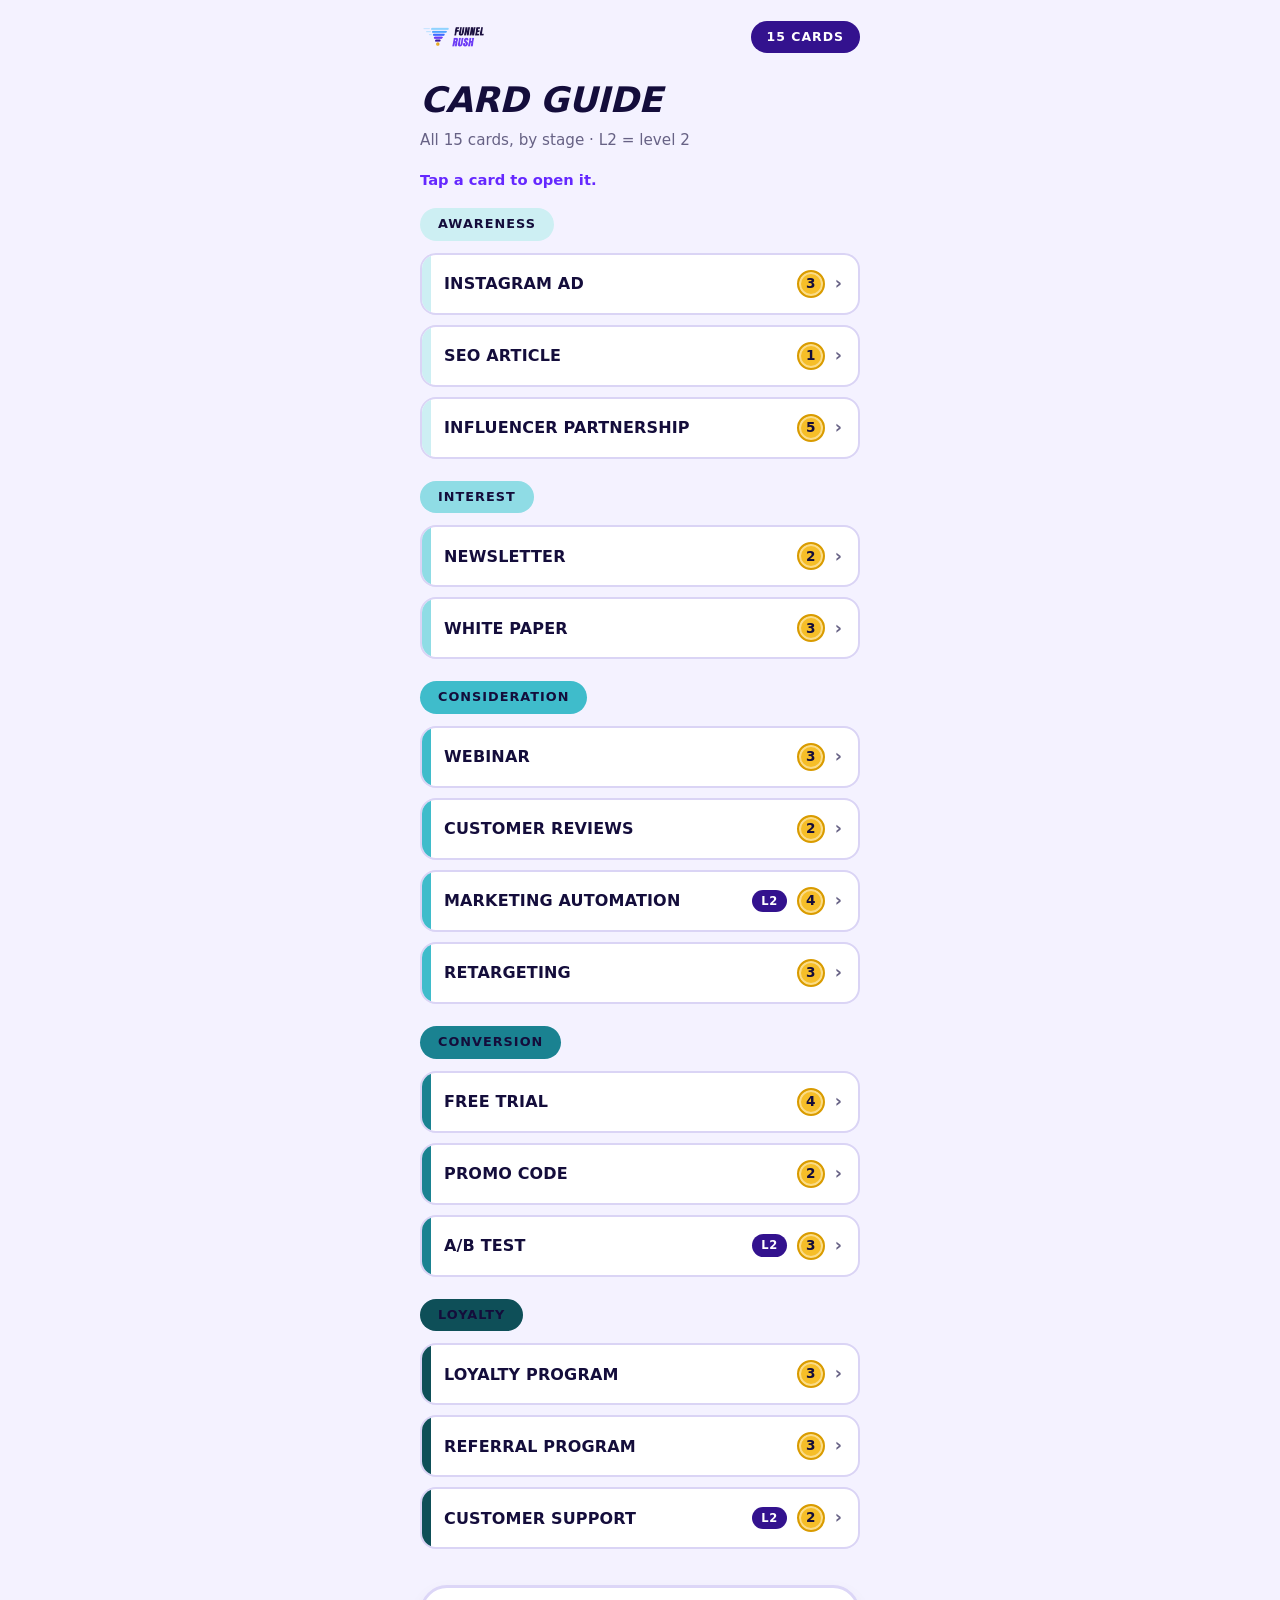
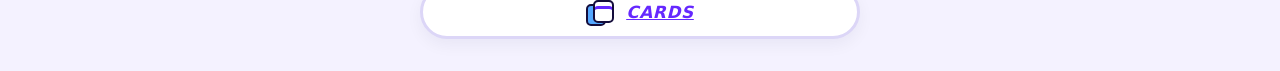
==== commit 6dbc4355: "modif logo + ajout bouton cards" ====
--- a/guide.html
+++ b/guide.html
@@ -19,22 +19,24 @@
 <body>
   <!-- Centered mobile-first container -->
   <main class="app-shell">
-    <!-- Top header linking back to the main app -->
+    <!-- Top header with logo only and card count badge -->
     <header class="top-bar">
-      <a href="./index.html" class="brand-mini"><img src="./FunnelRush_Logo.png"></a>
+      <a href="./index.html" class="brand-logo-only"><img src="./FunnelRush_Logo.png" alt="Funnel Rush"></a>
       <span class="level-badge is-level-2">15 cards</span>
     </header>
 
-    <!-- List view (matches 10_Guide_liste.png) -->
+    <!-- List view -->
     <section id="guide-list-view">
       <h1 class="screen-title">Card guide</h1>
       <p class="screen-subtitle">All 15 cards, by stage · L2 = level 2</p>
       <p class="guide-tap-hint">Tap a card to open it.</p>
       <!-- Dynamic container for funnel floor groups and card rows -->
       <div id="guide-groups"></div>
+      <!-- Bottom CARDS pill button at the bottom of the guide list -->
+      <a href="./guide.html" class="cards-pill-btn"><span class="cards-icon" aria-hidden="true"></span><span>CARDS</span></a>
     </section>
 
-    <!-- Single card detail view (matches 11_Guide_carte.png) -->
+    <!-- Single card detail view -->
     <section id="guide-detail-view" class="hidden">
       <!-- Back link to return to full list -->
       <button id="btn-back-to-list" type="button" class="back-link-btn">&lsaquo; All cards</button>
@@ -42,6 +44,8 @@
       <div id="guide-detail-content"></div>
       <!-- Button cycling to the next card in the deck -->
       <button id="btn-next-card" type="button" class="cta-btn is-outline">Next card</button>
+      <!-- Bottom CARDS pill button below Next card -->
+      <a href="./guide.html" class="cards-pill-btn"><span class="cards-icon" aria-hidden="true"></span><span>CARDS</span></a>
     </section>
   </main>
 </body>
--- a/css/style.css
+++ b/css/style.css
@@ -68,30 +68,25 @@
 
 /* Top navigation / status bar */
 .top-bar {
-  display: flex; /* Place brand and level badge side by side */
+  display: flex; /* Place logo and level badge side by side */
   align-items: center; /* Vertically center items */
   justify-content: space-between; /* Push items to opposite edges */
-  gap: 12px; /* Minimum spacing between brand and badge */
+  gap: 12px; /* Minimum spacing between logo and badge */
   margin-bottom: 20px; /* Space below top bar */
 }
 
-/* Compact brand mark inside inner screens */
-.brand-mini {
-  display: inline-flex; /* Align logo image and brand text */
-  align-items: center; /* Vertically center icon and text */
-  gap: 8px; /* Gap between logo and label */
-  font-weight: 900; /* Extra bold brand weight */
-  font-style: italic; /* Dynamic italic styling matching logo */
-  letter-spacing: 0.02em; /* Slight letter spacing */
-  font-size: 1.05rem; /* Compact header font size */
-  color: var(--ink); /* Dark ink text */
-}
-
-/* Logo image size inside compact header */
-.brand-mini img {
-  height: 28px; /* Fixed compact height */
-  width: auto; /* Preserve natural aspect ratio */
-  display: block; /* Avoid inline baseline gap */
+/* Compact brand logo inside inner headers without duplicate text */
+.brand-logo-only {
+  display: inline-flex; /* Keep logo aligned cleanly on the left */
+  align-items: center; /* Vertically center logo image */
+  line-height: 1; /* Avoid extra line-height spacing */
+}
+
+/* Logo image size inside inner headers */
+.brand-logo-only img {
+  height: 34px; /* Crisp header logo height */
+  width: auto; /* Keep natural aspect ratio */
+  display: block; /* Prevent inline baseline gap */
 }
 
 /* Level pill badge in the header */
@@ -338,23 +333,71 @@
   box-shadow: none; /* Flat outline style */
 }
 
-/* Secondary link-like button to open the Card Guide */
-.guide-link-btn {
-  width: 100%; /* Full width */
-  margin-top: 10px; /* Gap below primary CTA */
-  padding: 13px 18px; /* Comfortable tap height */
-  border-radius: var(--radius-pill); /* Pill shape */
-  background: var(--surface); /* White background */
-  border: 2px solid var(--line); /* Subtle border */
-  color: var(--primary); /* Purple text */
-  font-size: 0.88rem; /* Slightly smaller than main CTA */
-  font-weight: 800; /* Bold label */
-  letter-spacing: 0.04em; /* Subtle tracking */
-  text-transform: uppercase; /* Uppercase text */
-  display: inline-flex; /* Align text and arrow */
-  align-items: center; /* Vertically center */
-  justify-content: center; /* Horizontally center */
-  gap: 8px; /* Space before arrow */
+/* Pill button matching bouton cards.png (double card icon + purple CARDS label) */
+.cards-pill-btn {
+  width: 100%; /* Full width inside mobile container */
+  margin-top: 14px; /* Space below preceding block or CTA */
+  padding: 12px 20px; /* Pill height matching visual mockup */
+  border-radius: var(--radius-pill); /* Full capsule border radius */
+  background: var(--surface); /* Crisp white interior fill */
+  border: 3px solid #dcd6f7; /* Soft lavender pill border */
+  color: var(--primary); /* Electric purple label color */
+  font-size: 1.05rem; /* Bold pill label size */
+  font-weight: 900; /* Heavy display weight */
+  font-style: italic; /* Dynamic italic styling */
+  letter-spacing: 0.04em; /* Slight letter spacing */
+  text-transform: uppercase; /* Force uppercase CARDS */
+  display: inline-flex; /* Align icon and label horizontally */
+  align-items: center; /* Vertically center icon and text */
+  justify-content: center; /* Center content inside pill */
+  gap: 12px; /* Space between card stack icon and CARDS text */
+  box-shadow: 0 6px 16px rgba(20, 13, 59, 0.05); /* Subtle elevation */
+  transition: transform 0.14s ease, border-color 0.14s ease; /* Smooth feedback */
+}
+
+/* Hover feedback on CARDS pill button */
+.cards-pill-btn:hover {
+  border-color: var(--primary); /* Highlight border in purple on hover */
+}
+
+/* Active press feedback on CARDS pill button */
+.cards-pill-btn:active {
+  transform: scale(0.985); /* Subtle press shrink */
+}
+
+/* Double overlapping cards icon inside CARDS pill button */
+.cards-icon {
+  position: relative; /* Anchor overlapping back and front cards */
+  width: 28px; /* Icon bounding width */
+  height: 24px; /* Icon bounding height */
+  flex-shrink: 0; /* Prevent icon distortion */
+}
+
+/* Back blue card of the overlapping pair */
+.cards-icon::before {
+  content: ""; /* Required for pseudo-element */
+  position: absolute; /* Position slightly left and down */
+  left: 0; /* Left offset */
+  top: 4px; /* Top offset */
+  width: 16px; /* Card width */
+  height: 18px; /* Card height */
+  border-radius: 5px; /* Rounded card corners */
+  background: #55a8ff; /* Sky/royal blue card fill */
+  border: 2.5px solid var(--ink); /* Dark ink outline */
+}
+
+/* Front white card of the overlapping pair */
+.cards-icon::after {
+  content: ""; /* Required for pseudo-element */
+  position: absolute; /* Position overlapping to the right and top */
+  right: 0; /* Right offset */
+  top: 0; /* Top offset */
+  width: 17px; /* Card width */
+  height: 19px; /* Card height */
+  border-radius: 5px; /* Rounded card corners */
+  background: #ffffff; /* White card face */
+  border: 2.5px solid var(--ink); /* Dark ink outline */
+  box-shadow: inset 0 5px 0 -1px #ffffff, inset 0 8px 0 -1px var(--primary); /* Small purple bar inside front card */
 }
 
 /* Subtle helper caption below actions */
@@ -992,7 +1035,7 @@
   gap: 10px; /* Gap between card list rows */
 }
 
-/* Clickable card row in the Card Guide list (mockup 10_Guide_liste.png) */
+/* Clickable card row in the Card Guide list */
 .card-row-btn {
   position: relative; /* Positioning context for left colored bar */
   width: 100%; /* Full width */
@@ -1020,7 +1063,7 @@
   background: var(--row-floor-color, var(--primary)); /* Stage color passed via inline CSS var */
 }
 
-/* Hover / active feedback on guide list row */
+/* Hover feedback on guide list row */
 .card-row-btn:hover {
   border-color: var(--primary); /* Purple border on hover */
 }
@@ -1092,7 +1135,7 @@
   padding: 4px 0; /* Touch area */
 }
 
-/* Detail card container (mockup 11_Guide_carte.png) */
+/* Detail card container */
 .detail-card {
   position: relative; /* Positioning context for top colored strip */
   background: var(--surface); /* White card */
@@ -1193,6 +1236,6 @@
 /* Example text inside detail card */
 .detail-example {
   font-size: 0.92rem; /* Slightly softer size */
-  color: var(--muted); /* Muted text matching mockup */
+  color: var(--muted); /* Muted text */
   margin: 0; /* Clean margin */
 }
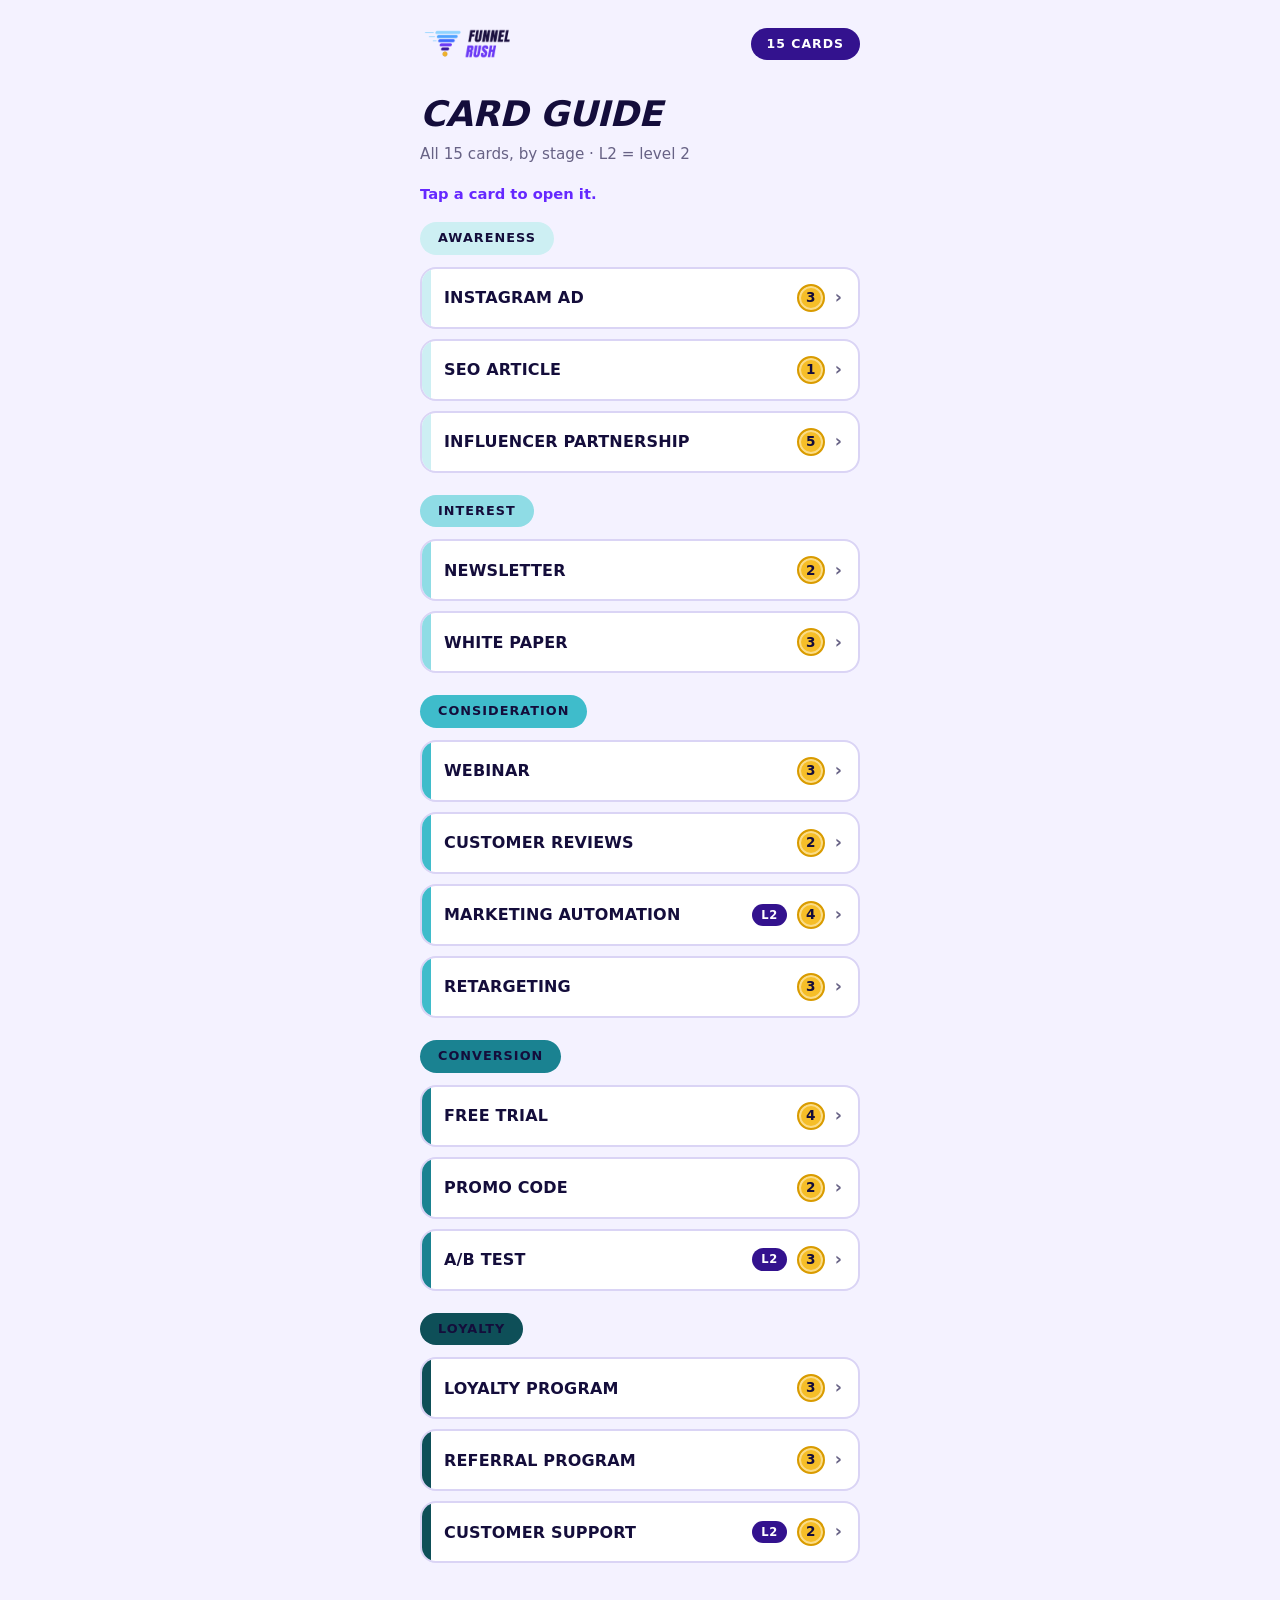
==== commit 04e7f76b: "modif" ====
--- a/guide.html
+++ b/guide.html
@@ -32,8 +32,6 @@
       <p class="guide-tap-hint">Tap a card to open it.</p>
       <!-- Dynamic container for funnel floor groups and card rows -->
       <div id="guide-groups"></div>
-      <!-- Bottom CARDS pill button at the bottom of the guide list -->
-      <a href="./guide.html" class="cards-pill-btn"><span class="cards-icon" aria-hidden="true"></span><span>CARDS</span></a>
     </section>
 
     <!-- Single card detail view -->
@@ -44,8 +42,6 @@
       <div id="guide-detail-content"></div>
       <!-- Button cycling to the next card in the deck -->
       <button id="btn-next-card" type="button" class="cta-btn is-outline">Next card</button>
-      <!-- Bottom CARDS pill button below Next card -->
-      <a href="./guide.html" class="cards-pill-btn"><span class="cards-icon" aria-hidden="true"></span><span>CARDS</span></a>
     </section>
   </main>
 </body>
--- a/css/style.css
+++ b/css/style.css
@@ -82,9 +82,9 @@
   line-height: 1; /* Avoid extra line-height spacing */
 }
 
-/* Logo image size inside inner headers */
+/* Logo image size inside inner headers (larger for clear visibility on sub-screens) */
 .brand-logo-only img {
-  height: 34px; /* Crisp header logo height */
+  height: 48px; /* Prominent header logo height */
   width: auto; /* Keep natural aspect ratio */
   display: block; /* Prevent inline baseline gap */
 }
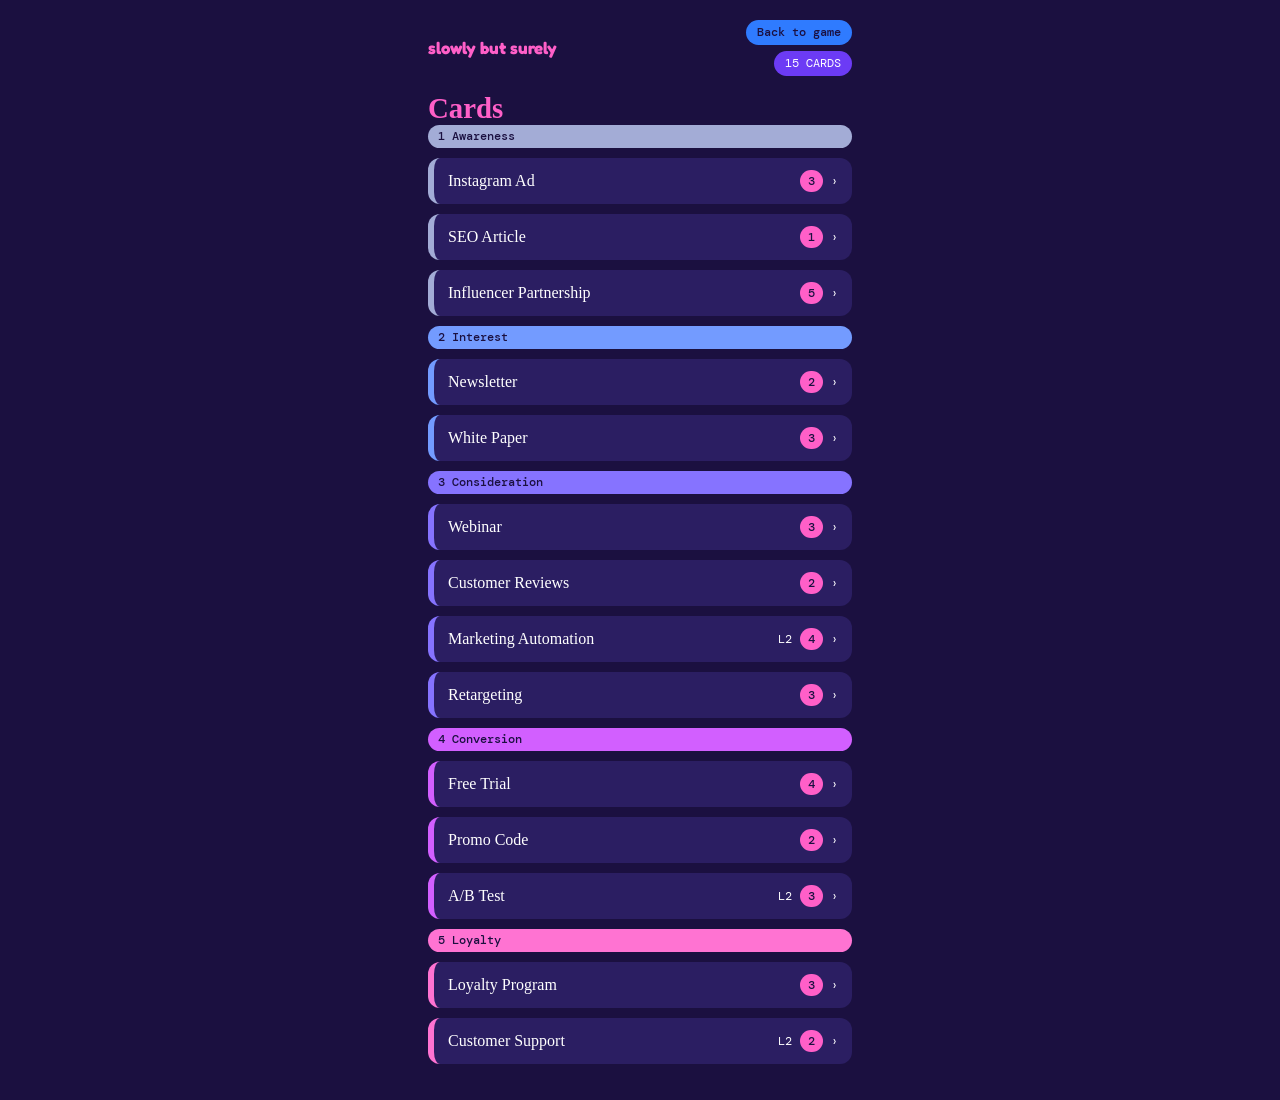
==== commit 8b4f2991: "changements DA" ====
--- a/guide.html
+++ b/guide.html
@@ -1,47 +1,34 @@
 <!doctype html>
-<!-- Declare HTML5 document -->
 <html lang="en">
-<!-- Set document language to English -->
 <head>
-  <!-- UTF-8 encoding -->
   <meta charset="utf-8">
-  <!-- Responsive mobile viewport -->
-  <meta name="viewport" content="width=device-width, initial-scale=1, viewport-fit=cover">
-  <!-- Theme color -->
-  <meta name="theme-color" content="#f4f2ff">
-  <!-- Page title -->
-  <title>Funnel Rush — Card Guide</title>
-  <!-- Shared stylesheet -->
+  <meta name="viewport" content="width=device-width, initial-scale=1">
+  <title>Slowly But Surely — Cards</title>
+  <link rel="preconnect" href="https://fonts.googleapis.com">
+  <link rel="preconnect" href="https://fonts.gstatic.com" crossorigin>
+  <link href="https://fonts.googleapis.com/css2?family=DM+Mono:wght@400;500&family=Fredoka:wght@600;700&family=Kalam:wght@400;700&family=Permanent+Marker&family=Sedgwick+Ave+Display&display=swap" rel="stylesheet">
   <link rel="stylesheet" href="./css/style.css">
-  <!-- Card guide module script -->
   <script type="module" src="./js/guide.js"></script>
 </head>
 <body>
-  <!-- Centered mobile-first container -->
-  <main class="app-shell">
-    <!-- Top header with logo only and card count badge -->
-    <header class="top-bar">
-      <a href="./index.html" class="brand-logo-only"><img src="./FunnelRush_Logo.png" alt="Funnel Rush"></a>
-      <span class="level-badge is-level-2">15 cards</span>
+  <main class="shell">
+    <header class="bar">
+      <a href="./index.html" class="mini-brand">slowly but surely</a>
+      <div class="bar-right">
+        <a href="./index.html" class="pill pill-blue">Back to game</a>
+        <span class="pill">15 CARDS</span>
+      </div>
     </header>
 
-    <!-- List view -->
     <section id="guide-list-view">
-      <h1 class="screen-title">Card guide</h1>
-      <p class="screen-subtitle">All 15 cards, by stage · L2 = level 2</p>
-      <p class="guide-tap-hint">Tap a card to open it.</p>
-      <!-- Dynamic container for funnel floor groups and card rows -->
-      <div id="guide-groups"></div>
+      <h1 class="title">Cards</h1>
+      <div id="guide-groups" class="stack"></div>
     </section>
 
-    <!-- Single card detail view -->
     <section id="guide-detail-view" class="hidden">
-      <!-- Back link to return to full list -->
-      <button id="btn-back-to-list" type="button" class="back-link-btn">&lsaquo; All cards</button>
-      <!-- Dynamic container for selected card details -->
+      <button id="btn-back-to-list" type="button" class="btn-ghost">All cards</button>
       <div id="guide-detail-content"></div>
-      <!-- Button cycling to the next card in the deck -->
-      <button id="btn-next-card" type="button" class="cta-btn is-outline">Next card</button>
+      <button id="btn-next-card" type="button" class="btn-pink">Next card</button>
     </section>
   </main>
 </body>
--- a/css/style.css
+++ b/css/style.css
@@ -1,1241 +1,366 @@
-/* Define reusable CSS custom properties (design tokens) for colors and border radii */
 :root {
-  --bg: #f4f2ff; /* Soft lavender main background */
-  --surface: #ffffff; /* Pure white card background */
-  --surface-soft: #ebe7fb; /* Light violet tint for secondary badges */
-  --ink: #140d3b; /* Deep indigo-black for primary text and headings */
-  --muted: #676285; /* Muted slate-violet for subtitles and helper text */
-  --line: #dad4f5; /* Subtle border color for cards and inputs */
-  --primary: #6528ff; /* Electric purple primary brand accent */
-  --primary-hover: #5217eb; /* Darker purple on button hover */
-  --level2-bg: #33128e; /* Deep violet surface for Level 2 indicators */
-  --level2-tint: #9d7dff; /* Soft violet accent inside Level 2 elements */
-  --gold: #f6be28; /* Gold coin and event header accent */
-  --gold-soft: #fff6d6; /* Warm cream background for event cards */
-  --gold-border: #d99b00; /* Gold border accent */
-  --danger: #ff4e6a; /* Coral-pink accent for final round and delete modals */
-  --radius-lg: 24px; /* Large rounded corners for main cards and modals */
-  --radius-md: 18px; /* Medium rounded corners for list items and inputs */
-  --radius-pill: 999px; /* Full pill radius for buttons and badges */
-}
-
-/* Apply border-box sizing to all elements so padding never inflates widths */
-* {
-  box-sizing: border-box;
-}
-
-/* Base document and body styling */
-html, body {
-  margin: 0; /* Remove default browser margins */
-  padding: 0; /* Remove default browser padding */
-  min-height: 100%; /* Ensure full vertical height */
-  background: var(--bg); /* Apply lavender background */
-  color: var(--ink); /* Apply primary text color */
-  font-family: Inter, ui-sans-serif, system-ui, -apple-system, BlinkMacSystemFont, "Segoe UI", Roboto, sans-serif; /* Clean sans-serif stack */
-  line-height: 1.45; /* Comfortable reading line spacing */
-  -webkit-font-smoothing: antialiased; /* Crisp font rendering on WebKit browsers */
-}
-
-/* Inherit typography on buttons and inputs */
+  --ink: #1B1040;
+  --wall: #2B1E62;
+  --pink: #FF5FC8;
+  --violet: #6C3BF5;
+  --blue: #2F7BFF;
+  --white: #FFFFFF;
+}
+
+* { box-sizing: border-box; }
+
+body {
+  margin: 0;
+  background: var(--ink);
+  color: var(--white);
+  font-family: "Kalam", cursive;
+  min-height: 100dvh;
+}
+
 button, input {
-  font: inherit; /* Match parent font family and size */
-  color: inherit; /* Match parent text color */
-}
-
-/* Reset default button styles */
+  font: inherit;
+  color: inherit;
+}
+
 button {
-  cursor: pointer; /* Show pointer cursor on interactive buttons */
-  border: 0; /* Remove default border */
-  background: none; /* Remove default background */
-}
-
-/* Utility class to hide elements reliably */
-.hidden {
-  display: none !important; /* Force hide even over other display rules */
-}
-
-/* Centered mobile-first container shell */
-.app-shell {
-  width: 100%; /* Full width on small screens */
-  max-width: 480px; /* Constrain width like a mobile app screen */
-  min-height: 100dvh; /* Fill dynamic viewport height */
-  margin: 0 auto; /* Center horizontally */
-  padding: 20px 20px 32px; /* Outer spacing */
-  display: flex; /* Flex layout for vertical screen flow */
-  flex-direction: column; /* Stack children vertically */
-  position: relative; /* Positioning context for child elements */
-}
-
-/* Top navigation / status bar */
-.top-bar {
-  display: flex; /* Place logo and level badge side by side */
-  align-items: center; /* Vertically center items */
-  justify-content: space-between; /* Push items to opposite edges */
-  gap: 12px; /* Minimum spacing between logo and badge */
-  margin-bottom: 20px; /* Space below top bar */
-}
-
-/* Compact brand logo inside inner headers without duplicate text */
-.brand-logo-only {
-  display: inline-flex; /* Keep logo aligned cleanly on the left */
-  align-items: center; /* Vertically center logo image */
-  line-height: 1; /* Avoid extra line-height spacing */
-}
-
-/* Logo image size inside inner headers (larger for clear visibility on sub-screens) */
-.brand-logo-only img {
-  height: 48px; /* Prominent header logo height */
-  width: auto; /* Keep natural aspect ratio */
-  display: block; /* Prevent inline baseline gap */
-}
-
-/* Level pill badge in the header */
-.level-badge {
-  display: inline-flex; /* Inline flex pill */
-  align-items: center; /* Vertically center label */
-  justify-content: center; /* Horizontally center label */
-  padding: 7px 16px; /* Inner pill padding */
-  border-radius: var(--radius-pill); /* Pill shape */
-  font-size: 0.78rem; /* Small uppercase label size */
-  font-weight: 900; /* Heavy label weight */
-  letter-spacing: 0.08em; /* Wide tracking for uppercase badge */
-  text-transform: uppercase; /* Force uppercase text */
-}
-
-/* Styling for Level 1 badge */
-.level-badge.is-level-1 {
-  background: var(--surface); /* White background */
-  color: var(--primary); /* Purple text */
-  border: 2px solid var(--line); /* Soft lavender border */
-}
-
-/* Styling for Level 2 badge */
-.level-badge.is-level-2 {
-  background: var(--level2-bg); /* Deep violet background */
-  color: #ffffff; /* White text */
-}
-
-/* Small uppercase label above major numbers or sections */
-.eyebrow {
-  margin: 0; /* Remove default margin */
-  font-size: 0.78rem; /* Small uppercase size */
-  font-weight: 900; /* Heavy weight */
-  letter-spacing: 0.16em; /* Wide tracking */
-  text-transform: uppercase; /* Uppercase styling */
-  color: var(--primary); /* Default purple accent */
-}
-
-/* Red/coral eyebrow styling used on final round */
-.eyebrow.is-final {
-  color: var(--danger); /* Coral accent */
-}
-
-/* Reset top margins on headings and paragraphs */
-h1, h2, h3, p {
-  margin-top: 0; /* Prevent unexpected top spacing */
-}
-
-/* Home screen vertical layout */
-.home-screen {
-  flex: 1; /* Take available vertical height */
-  display: flex; /* Flex column layout */
-  flex-direction: column; /* Stack top content and bottom CTA */
-  justify-content: space-between; /* Distribute top block and bottom action */
-  text-align: center; /* Center-align home content */
-  padding-top: 8px; /* Subtle top breathing room */
-}
-
-/* Main logo image on the home screen */
-.hero-logo {
-  max-width: 250px; /* Cap logo width */
-  width: 100%; /* Responsive width */
-  height: auto; /* Keep aspect ratio */
-  margin: 4px auto 14px; /* Center horizontally and space below */
-  display: block; /* Block element */
-}
-
-/* Main tagline on the home screen */
-.hero-title {
-  font-size: 1.3rem; /* Prominent tagline size */
-  font-weight: 800; /* Bold weight */
-  margin-bottom: 6px; /* Space before subtitle */
-}
-
-/* Subtitle explaining game format on home screen */
-.hero-subtitle {
-  color: var(--muted); /* Muted text */
-  font-size: 0.9rem; /* Slightly smaller body text */
-  margin-bottom: 24px; /* Space before level selector */
-}
-
-/* Label above the two level selector cards */
-.level-picker-label {
-  font-size: 0.78rem; /* Small uppercase label */
-  font-weight: 900; /* Heavy weight */
-  letter-spacing: 0.14em; /* Wide tracking */
-  text-transform: uppercase; /* Uppercase text */
-  color: var(--primary); /* Purple accent */
-  margin-bottom: 12px; /* Space before cards */
-}
-
-/* Two-column grid for Level 1 and Level 2 cards */
-.level-grid {
-  display: grid; /* CSS grid */
-  grid-template-columns: 1fr 1fr; /* Two equal columns */
-  gap: 14px; /* Gap between cards */
-  margin-bottom: 20px; /* Space below cards */
-}
-
-/* Individual level option card */
-.level-card {
-  position: relative; /* Positioning context */
-  text-align: left; /* Left-align text inside card */
-  border-radius: var(--radius-lg); /* Rounded card corners */
-  padding: 18px 16px; /* Inner card padding */
-  background: var(--surface); /* White background */
-  border: 2px solid var(--line); /* Default border */
-  transition: transform 0.15s ease, border-color 0.15s ease, box-shadow 0.15s ease; /* Smooth state transitions */
-}
-
-/* Press feedback on level card */
-.level-card:active {
-  transform: scale(0.98); /* Subtle press shrink */
-}
-
-/* Active selected state for Level 1 card */
-.level-card.is-selected {
-  border-color: var(--primary); /* Highlight border in purple */
-  box-shadow: 0 10px 24px rgba(101, 40, 255, 0.14); /* Soft purple elevation */
-}
-
-/* Active selected state for Level 2 card */
-.level-card.level-2-card.is-selected {
-  background: var(--level2-bg); /* Deep violet fill */
-  border-color: var(--level2-bg); /* Matching border */
-  color: #ffffff; /* White text */
-  box-shadow: 0 12px 28px rgba(51, 18, 142, 0.28); /* Deeper shadow */
-}
-
-/* Top row inside level card (big number + radio circle) */
-.level-card-top {
-  display: flex; /* Horizontal flex row */
-  justify-content: space-between; /* Number left, radio right */
-  align-items: flex-start; /* Align to top */
-  margin-bottom: 18px; /* Space before title */
-}
-
-/* Giant italic number inside level card */
-.level-num {
-  font-size: 3rem; /* Large display number */
-  font-weight: 900; /* Extra bold */
-  font-style: italic; /* Italic slant */
-  line-height: 0.9; /* Tight vertical height */
-  color: #93c5fd; /* Light blue for Level 1 */
-}
-
-/* Soft purple number for Level 2 card */
-.level-card.level-2-card .level-num {
-  color: var(--level2-tint); /* Light violet tint */
-}
-
-/* Outer circle of the custom radio indicator */
-.radio-dot {
-  width: 24px; /* Circle width */
-  height: 24px; /* Circle height */
-  border-radius: 50%; /* Full circle */
-  border: 2px solid #c9c2e8; /* Unselected ring color */
-  display: grid; /* Center inner dot */
-  place-items: center; /* Center both axes */
-  background: #ffffff; /* White fill */
-}
-
-/* Selected radio ring on Level 1 */
-.level-card.is-selected .radio-dot {
-  border-color: var(--primary); /* Purple ring */
-}
-
-/* Selected radio ring on Level 2 */
-.level-card.level-2-card.is-selected .radio-dot {
-  border-color: #ffffff; /* White ring */
-}
-
-/* Inner dot when Level 1 card is selected */
-.level-card.is-selected .radio-dot::after {
-  content: ""; /* Required for pseudo-element */
-  width: 12px; /* Inner dot diameter */
-  height: 12px; /* Inner dot diameter */
-  border-radius: 50%; /* Circular dot */
-  background: var(--primary); /* Purple inner dot */
-}
-
-/* Inner dot when Level 2 card is selected */
-.level-card.level-2-card.is-selected .radio-dot::after {
-  background: var(--level2-bg); /* Deep violet inner dot on white ring */
-}
-
-/* Level card heading */
-.level-card-title {
-  font-size: 1.05rem; /* Card title size */
-  font-weight: 900; /* Heavy weight */
-  text-transform: uppercase; /* Uppercase */
-  margin-bottom: 4px; /* Small gap below title */
-}
-
-/* Level card short description */
-.level-card-desc {
-  font-size: 0.84rem; /* Small description */
-  color: var(--muted); /* Muted text */
-  margin: 0; /* No bottom margin */
-}
-
-/* Light text for description inside selected Level 2 card */
-.level-card.level-2-card.is-selected .level-card-desc {
-  color: rgba(255, 255, 255, 0.82); /* Translucent white */
-}
-
-/* Primary full-width pill CTA button */
-.cta-btn {
-  width: 100%; /* Full width */
-  padding: 18px 22px; /* Generous touch target */
-  border-radius: var(--radius-pill); /* Pill shape */
-  font-size: 1rem; /* Button text size */
-  font-weight: 900; /* Heavy weight */
-  letter-spacing: 0.06em; /* Uppercase tracking */
-  text-transform: uppercase; /* Uppercase label */
-  background: var(--primary); /* Purple background */
-  color: #ffffff; /* White text */
-  box-shadow: 0 10px 24px rgba(101, 40, 255, 0.25); /* Soft elevation */
-  transition: transform 0.14s ease, background 0.14s ease; /* Smooth feedback */
-}
-
-/* Hover state for primary CTA */
-.cta-btn:hover {
-  background: var(--primary-hover); /* Darker purple */
-}
-
-/* Active press state for CTA */
-.cta-btn:active {
-  transform: scale(0.985); /* Slight press down */
-}
-
-/* Gold CTA variant used for final score calculation */
-.cta-btn.is-gold {
-  background: var(--gold); /* Gold fill */
-  color: var(--ink); /* Dark text for contrast */
-  box-shadow: 0 10px 24px rgba(246, 190, 40, 0.3); /* Gold shadow */
-}
-
-/* Outlined secondary CTA variant */
-.cta-btn.is-outline {
-  background: #ffffff; /* White fill */
-  color: var(--primary); /* Purple text */
-  border: 2px solid var(--primary); /* Purple border */
-  box-shadow: none; /* Flat outline style */
-}
-
-/* Pill button matching bouton cards.png (double card icon + purple CARDS label) */
-.cards-pill-btn {
-  width: 100%; /* Full width inside mobile container */
-  margin-top: 14px; /* Space below preceding block or CTA */
-  padding: 12px 20px; /* Pill height matching visual mockup */
-  border-radius: var(--radius-pill); /* Full capsule border radius */
-  background: var(--surface); /* Crisp white interior fill */
-  border: 3px solid #dcd6f7; /* Soft lavender pill border */
-  color: var(--primary); /* Electric purple label color */
-  font-size: 1.05rem; /* Bold pill label size */
-  font-weight: 900; /* Heavy display weight */
-  font-style: italic; /* Dynamic italic styling */
-  letter-spacing: 0.04em; /* Slight letter spacing */
-  text-transform: uppercase; /* Force uppercase CARDS */
-  display: inline-flex; /* Align icon and label horizontally */
-  align-items: center; /* Vertically center icon and text */
-  justify-content: center; /* Center content inside pill */
-  gap: 12px; /* Space between card stack icon and CARDS text */
-  box-shadow: 0 6px 16px rgba(20, 13, 59, 0.05); /* Subtle elevation */
-  transition: transform 0.14s ease, border-color 0.14s ease; /* Smooth feedback */
-}
-
-/* Hover feedback on CARDS pill button */
-.cards-pill-btn:hover {
-  border-color: var(--primary); /* Highlight border in purple on hover */
-}
-
-/* Active press feedback on CARDS pill button */
-.cards-pill-btn:active {
-  transform: scale(0.985); /* Subtle press shrink */
-}
-
-/* Double overlapping cards icon inside CARDS pill button */
-.cards-icon {
-  position: relative; /* Anchor overlapping back and front cards */
-  width: 28px; /* Icon bounding width */
-  height: 24px; /* Icon bounding height */
-  flex-shrink: 0; /* Prevent icon distortion */
-}
-
-/* Back blue card of the overlapping pair */
-.cards-icon::before {
-  content: ""; /* Required for pseudo-element */
-  position: absolute; /* Position slightly left and down */
-  left: 0; /* Left offset */
-  top: 4px; /* Top offset */
-  width: 16px; /* Card width */
-  height: 18px; /* Card height */
-  border-radius: 5px; /* Rounded card corners */
-  background: #55a8ff; /* Sky/royal blue card fill */
-  border: 2.5px solid var(--ink); /* Dark ink outline */
-}
-
-/* Front white card of the overlapping pair */
-.cards-icon::after {
-  content: ""; /* Required for pseudo-element */
-  position: absolute; /* Position overlapping to the right and top */
-  right: 0; /* Right offset */
-  top: 0; /* Top offset */
-  width: 17px; /* Card width */
-  height: 19px; /* Card height */
-  border-radius: 5px; /* Rounded card corners */
-  background: #ffffff; /* White card face */
-  border: 2.5px solid var(--ink); /* Dark ink outline */
-  box-shadow: inset 0 5px 0 -1px #ffffff, inset 0 8px 0 -1px var(--primary); /* Small purple bar inside front card */
-}
-
-/* Subtle helper caption below actions */
-.helper-note {
-  margin-top: 12px; /* Top spacing */
-  font-size: 0.8rem; /* Small caption size */
-  color: var(--muted); /* Muted text */
-  text-align: center; /* Centered text */
-}
-
-/* Large italic screen title used on inner screens */
-.screen-title {
-  font-size: 2.2rem; /* Bold display size */
-  font-weight: 900; /* Extra bold */
-  font-style: italic; /* Italic emphasis */
-  text-transform: uppercase; /* Uppercase */
-  letter-spacing: -0.01em; /* Tight display kerning */
-  margin-bottom: 4px; /* Space below heading */
-}
-
-/* Subtitle below screen title */
-.screen-subtitle {
-  color: var(--muted); /* Muted text */
-  font-size: 0.95rem; /* Body size */
-  margin-bottom: 18px; /* Space below subtitle */
-}
-
-/* 3-button switcher for choosing 2, 3, or 4 players */
-.count-switcher {
-  display: grid; /* Grid layout */
-  grid-template-columns: repeat(3, 1fr); /* 3 equal columns */
-  gap: 10px; /* Gap between count buttons */
-  margin-bottom: 18px; /* Space below switcher */
-}
-
-/* Individual player count button */
-.count-btn {
-  padding: 14px 10px; /* Button padding */
-  border-radius: 16px; /* Rounded corners */
-  background: var(--surface); /* White background */
-  border: 2px solid var(--line); /* Default border */
-  font-size: 1.35rem; /* Large number */
-  font-weight: 900; /* Heavy weight */
-  font-style: italic; /* Italic number */
-  color: var(--ink); /* Dark text */
-}
-
-/* Selected player count button */
-.count-btn.is-active {
-  background: var(--primary); /* Purple fill */
-  border-color: var(--primary); /* Matching border */
-  color: #ffffff; /* White text */
-}
-
-/* Stack of player name inputs */
-.player-inputs {
-  display: flex; /* Vertical stack */
-  flex-direction: column; /* Column direction */
-  gap: 12px; /* Space between rows */
-  margin-bottom: 24px; /* Space before start button */
-}
-
-/* Row containing player color swatch and name input */
-.player-name-row {
-  display: flex; /* Horizontal row */
-  align-items: center; /* Vertically center swatch and input */
-  gap: 12px; /* Gap between swatch and field */
-}
-
-/* Colored token circle representing each player */
-.token-swatch {
-  width: 26px; /* Circle diameter */
-  height: 26px; /* Circle diameter */
-  border-radius: 50%; /* Full circle */
-  flex-shrink: 0; /* Prevent squishing */
-  border: 4px solid var(--ink); /* Dark ring around token color */
-}
-
-/* Text input for player name */
-.name-input {
-  flex: 1; /* Fill remaining row width */
-  padding: 14px 16px; /* Comfortable input padding */
-  border-radius: 16px; /* Rounded input box */
-  background: var(--surface); /* White background */
-  border: 2px solid var(--line); /* Default border */
-  font-size: 1rem; /* Input text size */
-  font-weight: 700; /* Bold name text */
-  outline: none; /* Custom focus border used instead */
-}
-
-/* Focus state on player name input */
-.name-input:focus {
-  border-color: var(--primary); /* Highlight border on focus */
-}
-
-/* Centered round header block */
-.round-hero {
-  text-align: center; /* Center round indicator */
-  margin-bottom: 18px; /* Space before event card */
-}
-
-/* Giant round fraction display (e.g. 1/6, 3/6, 6/6) */
-.round-counter {
-  font-size: 4.2rem; /* Very large counter */
-  font-weight: 900; /* Extra bold */
-  font-style: italic; /* Italic styling */
-  line-height: 0.95; /* Tight line height */
-  margin: 6px 0 14px; /* Vertical spacing */
-}
-
-/* 6-segment progress indicator row */
-.round-bars {
-  display: grid; /* Grid of 6 segments */
-  grid-template-columns: repeat(6, 1fr); /* 6 equal bars */
-  gap: 8px; /* Gap between segments */
-}
-
-/* Single round progress bar segment */
-.round-bar {
-  height: 7px; /* Thin bar height */
-  border-radius: var(--radius-pill); /* Pill ends */
-  background: #dcd6f7; /* Inactive segment color */
-}
-
-/* Completed/active round segment */
-.round-bar.is-done {
-  background: var(--primary); /* Purple active bar */
-}
-
-/* Final round (6/6) progress bar color */
-.round-bar.is-final {
-  background: var(--danger); /* Coral bar on last round */
-}
-
-/* Dashed placeholder box before drawing the round's event */
-.event-placeholder {
-  border: 2.5px dashed #9d87f5; /* Dashed purple border */
-  border-radius: var(--radius-lg); /* Rounded box */
-  background: rgba(255, 255, 255, 0.72); /* Translucent white card */
-  padding: 36px 22px; /* Generous inner spacing */
-  text-align: center; /* Centered text */
-  margin-bottom: 22px; /* Space before action button */
-}
-
-/* Question mark badge inside placeholder */
-.q-badge {
-  width: 56px; /* Badge diameter */
-  height: 56px; /* Badge diameter */
-  border-radius: 50%; /* Circular badge */
-  background: var(--surface-soft); /* Soft purple circle */
-  color: var(--primary); /* Purple question mark */
-  font-size: 1.6rem; /* Large question mark */
-  font-weight: 900; /* Bold weight */
-  display: grid; /* Center character */
-  place-items: center; /* Center horizontally and vertically */
-  margin: 0 auto 14px; /* Center horizontally and space below */
-}
-
-/* Drawn event card container */
-.event-card-box {
-  border-radius: var(--radius-lg); /* Rounded card */
-  overflow: hidden; /* Clip header corners cleanly */
-  background: var(--gold-soft); /* Soft yellow card body */
-  border: 2px solid var(--gold-border); /* Gold border */
-  margin-bottom: 22px; /* Space before button */
-  box-shadow: 0 10px 24px rgba(217, 155, 0, 0.12); /* Subtle warm shadow */
-}
-
-/* Yellow banner header at top of event card */
-.event-card-head {
-  background: var(--gold); /* Solid gold banner */
-  padding: 12px 18px; /* Header padding */
-  display: flex; /* Label left, exclamation circle right */
-  align-items: center; /* Vertically center */
-  justify-content: space-between; /* Spread items */
-  font-size: 0.78rem; /* Small banner text */
-  font-weight: 900; /* Heavy weight */
-  letter-spacing: 0.12em; /* Uppercase tracking */
-  text-transform: uppercase; /* Uppercase */
-}
-
-/* Dark circular exclamation badge inside event header */
-.event-excl {
-  width: 24px; /* Circle diameter */
-  height: 24px; /* Circle diameter */
-  border-radius: 50%; /* Full circle */
-  background: var(--ink); /* Dark fill */
-  color: #ffffff; /* White exclamation mark */
-  display: grid; /* Center symbol */
-  place-items: center; /* Center both axes */
-  font-size: 0.85rem; /* Symbol size */
-}
-
-/* Body area of the event card */
-.event-card-body {
-  padding: 20px 18px; /* Card body padding */
-}
-
-/* Event name heading */
-.event-title {
-  font-size: 1.55rem; /* Bold event title */
-  font-weight: 900; /* Heavy weight */
-  font-style: italic; /* Italic emphasis */
-  text-transform: uppercase; /* Uppercase */
-  margin-bottom: 10px; /* Space before effect */
-}
-
-/* Event effect description */
-.event-effect {
-  font-size: 1rem; /* Readable effect text */
-  font-weight: 700; /* Semi-bold/bold */
-  margin-bottom: 18px; /* Space before footer note */
-}
-
-/* Footer reminder inside event card */
-.event-footer-tip {
-  border-top: 1px solid rgba(20, 13, 59, 0.14); /* Subtle divider line */
-  padding-top: 12px; /* Space above note */
-  font-size: 0.84rem; /* Small note size */
-  color: var(--muted); /* Muted text */
-  margin: 0; /* No bottom margin */
-}
-
-/* Player score entry card on Final Scores screen */
-.score-card {
-  background: var(--surface); /* White card */
-  border: 2px solid var(--line); /* Default border */
-  border-radius: var(--radius-lg); /* Rounded card */
-  padding: 16px; /* Inner padding */
-  margin-bottom: 14px; /* Gap between player score cards */
-}
-
-/* Highlight card border when validation fails */
-.score-card.has-error {
-  border-color: var(--danger); /* Coral error border */
-}
-
-/* Header row inside score card (player name + optional Mission +5 toggle) */
-.score-card-head {
-  display: flex; /* Horizontal row */
-  align-items: center; /* Vertically center */
-  justify-content: space-between; /* Name left, mission toggle right */
-  gap: 10px; /* Gap between elements */
-  margin-bottom: 12px; /* Space before 2x2 inputs */
-}
-
-/* Player name and color dot inside score card */
-.player-ident {
-  display: flex; /* Horizontal flex */
-  align-items: center; /* Center vertically */
-  gap: 10px; /* Gap between swatch and name */
-  font-size: 1.15rem; /* Player name size */
-  font-weight: 900; /* Heavy weight */
-  text-transform: uppercase; /* Uppercase name */
-}
-
-/* Mission +5 checkbox pill toggle (Level 2 only) */
-.mission-toggle {
-  display: inline-flex; /* Inline pill */
-  align-items: center; /* Center checkbox and text */
-  gap: 8px; /* Space between checkbox and label */
-  padding: 8px 12px; /* Pill padding */
-  border-radius: 12px; /* Rounded pill */
-  border: 2px solid var(--line); /* Border */
-  background: var(--bg); /* Soft background */
-  font-size: 0.76rem; /* Compact label */
-  font-weight: 900; /* Heavy weight */
-  text-transform: uppercase; /* Uppercase */
-  cursor: pointer; /* Pointer cursor */
-}
-
-/* Native checkbox inside mission toggle */
-.mission-toggle input {
-  accent-color: var(--primary); /* Purple checkbox accent */
-  width: 16px; /* Checkbox width */
-  height: 16px; /* Checkbox height */
-}
-
-/* Checked visual state for Mission +5 pill */
-.mission-toggle.is-checked {
-  background: var(--level2-bg); /* Deep violet fill */
-  border-color: var(--level2-bg); /* Matching border */
-  color: #ffffff; /* White text */
-}
-
-/* 2x2 grid for the 4 numeric inputs per player */
-.metrics-grid {
-  display: grid; /* Grid layout */
-  grid-template-columns: 1fr 1fr; /* Two columns */
-  gap: 10px; /* Gap between metric boxes */
-}
-
-/* Individual metric input tile */
-.metric-box {
-  position: relative; /* Context for left accent bar */
-  background: #f6f4ff; /* Soft input tile fill */
-  border: 2px solid transparent; /* Reserve border space */
-  border-radius: 14px; /* Rounded tile */
-  padding: 10px 12px 10px 16px; /* Extra left padding for accent bar */
-}
-
-/* Left vertical color stripe on metric tile */
-.metric-box::before {
-  content: ""; /* Required for pseudo-element */
-  position: absolute; /* Position on left edge */
-  left: 6px; /* Inset from left */
-  top: 10px; /* Top inset */
-  bottom: 10px; /* Bottom inset */
-  width: 4px; /* Thin vertical bar */
-  border-radius: 99px; /* Rounded bar ends */
-  background: var(--primary); /* Default purple bar */
-}
-
-/* Gold accent bar for remaining coins */
-.metric-box.is-gold::before {
-  background: var(--gold); /* Gold bar */
-}
-
-/* Dark accent bar for market tokens */
-.metric-box.is-dark::before {
-  background: var(--ink); /* Dark bar */
-}
-
-/* Focus state when typing inside a metric tile */
-.metric-box:focus-within {
-  border-color: var(--primary); /* Purple border */
-  background: #ffffff; /* Bright white surface */
-}
-
-/* Metric tile label */
-.metric-box label {
-  display: block; /* Block label above number */
-  font-size: 0.68rem; /* Small uppercase label */
-  font-weight: 800; /* Bold label */
-  letter-spacing: 0.08em; /* Tracking */
-  text-transform: uppercase; /* Uppercase */
-  color: var(--muted); /* Muted color */
-  margin-bottom: 2px; /* Small gap before input */
-}
-
-/* Numeric input inside metric tile */
-.metric-box input {
-  width: 100%; /* Full tile width */
-  border: 0; /* Borderless inside tile */
-  background: transparent; /* Transparent fill */
-  font-size: 1.35rem; /* Large numeric display */
-  font-weight: 900; /* Heavy numbers */
-  outline: none; /* Clean focus */
-  padding: 0; /* No extra padding */
-}
-
-/* Validation error message text */
-.error-text {
-  color: var(--danger); /* Coral error color */
-  font-size: 0.82rem; /* Small readable error */
-  font-weight: 700; /* Bold error text */
-  margin-top: 8px; /* Space above message */
-}
-
-/* Highlighted winner card on Results screen */
-.winner-card {
-  background: var(--primary); /* Purple winner card */
-  color: #ffffff; /* White text */
-  border-radius: var(--radius-lg); /* Rounded card */
-  padding: 20px; /* Inner padding */
-  display: flex; /* Left info + right coin badge */
-  align-items: center; /* Vertically center */
-  justify-content: space-between; /* Spread info and score coin */
-  gap: 14px; /* Gap between left and right */
-  margin-bottom: 14px; /* Space before runners-up */
-  box-shadow: 0 14px 30px rgba(101, 40, 255, 0.25); /* Elevation shadow */
-}
-
-/* Small "WINNER" label inside winner card */
-.winner-eyebrow {
-  font-size: 0.72rem; /* Small label */
-  font-weight: 900; /* Heavy weight */
-  letter-spacing: 0.16em; /* Wide tracking */
-  text-transform: uppercase; /* Uppercase */
-  opacity: 0.85; /* Subtle contrast */
-  margin-bottom: 6px; /* Space below label */
-}
-
-/* Winner name row */
-.winner-name-row {
-  display: flex; /* Color dot + name */
-  align-items: center; /* Vertically center */
-  gap: 10px; /* Space between dot and name */
-  font-size: 1.8rem; /* Large winner name */
-  font-weight: 900; /* Extra bold */
-  font-style: italic; /* Italic display */
-  text-transform: uppercase; /* Uppercase */
-  line-height: 1.05; /* Tight line height */
-}
-
-/* White-bordered color dot next to winner name */
-.winner-dot {
-  width: 22px; /* Dot diameter */
-  height: 22px; /* Dot diameter */
-  border-radius: 50%; /* Full circle */
-  border: 3px solid #ffffff; /* White outline */
-  flex-shrink: 0; /* Prevent shrinking */
-}
-
-/* Conversion rate and bonus summary inside winner card */
-.winner-meta {
-  font-size: 0.88rem; /* Meta text size */
-  margin-top: 8px; /* Space above meta */
-  opacity: 0.92; /* Slightly softer white */
-}
-
-/* Gold coin medallion displaying total points */
-.score-coin {
-  width: 88px; /* Coin width */
-  height: 88px; /* Coin height */
-  border-radius: 50%; /* Circular coin */
-  background: var(--gold); /* Gold background */
-  color: var(--ink); /* Dark points text */
-  border: 4px solid #e0a300; /* Outer gold rim */
-  display: flex; /* Stack points and "POINTS" label */
-  flex-direction: column; /* Vertical stack */
-  align-items: center; /* Center horizontally */
-  justify-content: center; /* Center vertically */
-  flex-shrink: 0; /* Keep circular shape */
-  box-shadow: inset 0 0 0 3px rgba(255, 255, 255, 0.45); /* Inner coin shine */
-}
-
-/* Total score number inside coin */
-.score-coin strong {
-  font-size: 1.85rem; /* Prominent score */
-  font-weight: 900; /* Extra bold */
-  line-height: 1; /* Tight height */
-}
-
-/* "POINTS" caption inside coin */
-.score-coin span {
-  font-size: 0.65rem; /* Small label */
-  font-weight: 900; /* Heavy weight */
-  letter-spacing: 0.1em; /* Tracking */
-}
-
-/* Secondary ranking row for positions 2, 3, and 4 */
-.runner-up-card {
-  background: var(--surface); /* White card */
-  border: 2px solid var(--line); /* Soft border */
-  border-radius: 18px; /* Rounded card */
-  padding: 14px 16px; /* Inner padding */
-  display: flex; /* Left rank + info, right points */
-  align-items: center; /* Vertically center */
-  justify-content: space-between; /* Spread left and right */
-  gap: 12px; /* Gap */
-  margin-bottom: 10px; /* Space between rows */
-}
-
-/* Circular position badge (2, 3, 4) */
-.rank-badge {
-  width: 30px; /* Badge width */
-  height: 30px; /* Badge height */
-  border-radius: 50%; /* Circle */
-  color: #ffffff; /* White rank digit */
-  font-weight: 900; /* Bold digit */
-  display: grid; /* Center digit */
-  place-items: center; /* Center both axes */
-  flex-shrink: 0; /* Keep circle */
-}
-
-/* Runner-up player name */
-.runner-title {
-  font-weight: 900; /* Bold name */
-  text-transform: uppercase; /* Uppercase */
-  font-size: 1rem; /* Name size */
-}
-
-/* Runner-up breakdown subtitle */
-.runner-sub {
-  font-size: 0.8rem; /* Small breakdown text */
-  color: var(--muted); /* Muted text */
-}
-
-/* Runner-up total points label */
-.runner-pts {
-  font-size: 1.2rem; /* Points size */
-  font-weight: 900; /* Heavy weight */
-  font-style: italic; /* Italic styling */
-  color: var(--primary); /* Purple score */
-  white-space: nowrap; /* Prevent line wrap */
-}
-
-/* Footer note explaining the +3 best conversion rate bonus */
-.bonus-legend {
-  display: flex; /* Coin + text */
-  align-items: center; /* Center vertically */
-  gap: 10px; /* Gap between coin and text */
-  font-size: 0.85rem; /* Small text */
-  color: var(--muted); /* Muted color */
-  margin: 14px 0 22px; /* Vertical spacing */
-}
-
-/* Small gold coin icon next to bonus note */
-.mini-coin {
-  width: 24px; /* Diameter */
-  height: 24px; /* Diameter */
-  border-radius: 50%; /* Circle */
-  background: var(--gold); /* Gold fill */
-  border: 2px solid var(--gold-border); /* Gold rim */
-  flex-shrink: 0; /* Keep circular */
-}
-
-/* Full-screen translucent overlay for confirmation dialogs */
-.modal-backdrop {
-  position: fixed; /* Cover viewport */
-  inset: 0; /* Top/right/bottom/left 0 */
-  background: rgba(20, 13, 59, 0.58); /* Dimmed indigo backdrop */
-  display: grid; /* Center modal card */
-  place-items: center; /* Center both axes */
-  padding: 20px; /* Screen edge padding */
-  z-index: 40; /* Above regular content */
-}
-
-/* Centered dialog box inside modal backdrop */
-.modal-card {
-  width: 100%; /* Full width up to max-width */
-  max-width: 380px; /* Dialog width */
-  background: var(--surface); /* White modal surface */
-  border-radius: var(--radius-lg); /* Rounded dialog */
-  padding: 26px 22px 22px; /* Inner spacing */
-  text-align: center; /* Centered dialog text */
-  box-shadow: 0 20px 44px rgba(20, 13, 59, 0.25); /* Modal elevation */
-}
-
-/* Circular icon at top of modal */
-.modal-icon {
-  width: 56px; /* Circle width */
-  height: 56px; /* Circle height */
-  border-radius: 50%; /* Full circle */
-  margin: 0 auto 14px; /* Center and space below */
-  display: grid; /* Center glyph */
-  place-items: center; /* Center both axes */
-  font-size: 1.5rem; /* Icon size */
-  font-weight: 900; /* Bold glyph */
-  color: #ffffff; /* White icon */
-}
-
-/* Purple icon variant for round confirmation */
-.modal-icon.is-purple {
-  background: var(--primary); /* Purple fill */
-}
-
-/* Coral icon variant for delete/reset confirmation */
-.modal-icon.is-danger {
-  background: var(--danger); /* Coral fill */
-}
-
-/* Modal title heading */
-.modal-title {
-  font-size: 1.45rem; /* Bold modal title */
-  font-weight: 900; /* Heavy weight */
-  font-style: italic; /* Italic emphasis */
-  text-transform: uppercase; /* Uppercase */
-  margin-bottom: 8px; /* Space before description */
-}
-
-/* Modal description paragraph */
-.modal-desc {
-  color: var(--muted); /* Muted text */
-  font-size: 0.92rem; /* Body size */
-  margin-bottom: 20px; /* Space before buttons */
-}
-
-/* Two-button action row inside modal */
-.modal-actions {
-  display: grid; /* Two equal buttons */
-  grid-template-columns: 1fr 1fr; /* Two columns */
-  gap: 12px; /* Gap between Cancel and Confirm */
-}
-
-/* Base modal action button */
-.modal-btn {
-  padding: 14px 12px; /* Button padding */
-  border-radius: var(--radius-pill); /* Pill shape */
-  font-size: 0.85rem; /* Compact button label */
-  font-weight: 900; /* Heavy weight */
-  text-transform: uppercase; /* Uppercase */
-  letter-spacing: 0.05em; /* Tracking */
-}
-
-/* Cancel button styling */
-.modal-btn.cancel {
-  background: #ffffff; /* White fill */
-  border: 2px solid var(--ink); /* Dark outline */
-  color: var(--ink); /* Dark text */
-}
-
-/* Purple confirm button for advancing round */
-.modal-btn.confirm-purple {
-  background: var(--primary); /* Purple fill */
-  color: #ffffff; /* White text */
-}
-
-/* Coral confirm button for erasing game */
-.modal-btn.confirm-danger {
-  background: var(--danger); /* Coral fill */
-  color: #ffffff; /* White text */
-}
-
-/* Guide intro prompt text */
-.guide-tap-hint {
-  color: var(--primary); /* Purple hint text matching mockup */
-  font-size: 0.92rem; /* Readable size */
-  font-weight: 600; /* Medium-bold */
-  margin-bottom: 18px; /* Space before first floor group */
-}
-
-/* Section wrapper for each funnel stage in the guide list */
-.floor-group {
-  margin-bottom: 22px; /* Space between funnel stages */
-}
-
-/* Colored pill header for each funnel stage */
-.floor-header-pill {
-  display: inline-block; /* Pill sizing to text */
-  padding: 7px 18px; /* Pill padding */
-  border-radius: var(--radius-pill); /* Pill shape */
-  font-size: 0.8rem; /* Uppercase badge size */
-  font-weight: 900; /* Heavy weight */
-  letter-spacing: 0.08em; /* Tracking */
-  text-transform: uppercase; /* Uppercase */
-  margin-bottom: 12px; /* Space before cards list */
-}
-
-/* Stack of compact card rows inside a floor */
-.floor-cards-stack {
-  display: flex; /* Vertical stack */
-  flex-direction: column; /* Column layout */
-  gap: 10px; /* Gap between card list rows */
-}
-
-/* Clickable card row in the Card Guide list */
-.card-row-btn {
-  position: relative; /* Positioning context for left colored bar */
-  width: 100%; /* Full width */
-  display: flex; /* Title left, optional L2 pill + coin + chevron right */
-  align-items: center; /* Vertically center */
-  justify-content: space-between; /* Spread left and right groups */
-  gap: 10px; /* Gap between groups */
-  background: var(--surface); /* White row card */
-  border: 2px solid var(--line); /* Soft border */
-  border-radius: 16px; /* Rounded row */
-  padding: 15px 16px 15px 22px; /* Extra left padding for colored bar */
-  text-align: left; /* Left-align card name */
-  overflow: hidden; /* Clip left colored bar cleanly */
-  transition: transform 0.12s ease, border-color 0.12s ease; /* Smooth feedback */
-}
-
-/* Left colored strip on each card row matching the funnel stage */
-.card-row-btn::before {
-  content: ""; /* Required for pseudo-element */
-  position: absolute; /* Pin to left side */
-  left: 0; /* Flush left */
-  top: 0; /* Flush top */
-  bottom: 0; /* Flush bottom */
-  width: 9px; /* Stripe width */
-  background: var(--row-floor-color, var(--primary)); /* Stage color passed via inline CSS var */
-}
-
-/* Hover feedback on guide list row */
-.card-row-btn:hover {
-  border-color: var(--primary); /* Purple border on hover */
-}
-
-/* Press state on guide list row */
-.card-row-btn:active {
-  transform: scale(0.99); /* Subtle press */
-}
-
-/* Card name inside list row */
-.card-row-title {
-  font-size: 1rem; /* Card title size */
-  font-weight: 900; /* Heavy weight */
-  text-transform: uppercase; /* Uppercase matching mockup */
-  letter-spacing: 0.01em; /* Slight tracking */
-}
-
-/* Right cluster inside card row (L2 badge, gold cost circle, chevron) */
-.card-row-meta {
-  display: inline-flex; /* Horizontal cluster */
-  align-items: center; /* Vertically center */
-  gap: 10px; /* Spacing between elements */
-  flex-shrink: 0; /* Prevent squishing */
-}
-
-/* Small "L2" pill inside guide list row */
-.l2-mini-pill {
-  background: var(--level2-bg); /* Deep violet fill */
-  color: #ffffff; /* White text */
-  font-size: 0.72rem; /* Compact pill font */
-  font-weight: 900; /* Heavy weight */
-  padding: 3px 9px; /* Pill padding */
-  border-radius: var(--radius-pill); /* Pill shape */
-  letter-spacing: 0.05em; /* Tracking */
-}
-
-/* Gold coin circle showing card cost in the list row */
-.coin-cost-circle {
-  width: 28px; /* Coin diameter */
-  height: 28px; /* Coin diameter */
-  border-radius: 50%; /* Circle */
-  background: var(--gold); /* Gold fill */
-  border: 2px solid var(--gold-border); /* Gold rim */
-  color: var(--ink); /* Dark cost digit */
-  font-size: 0.85rem; /* Cost number size */
-  font-weight: 900; /* Bold number */
-  display: grid; /* Center digit */
-  place-items: center; /* Center both axes */
-  box-shadow: inset 0 0 0 2px rgba(255, 255, 255, 0.45); /* Inner shine */
-}
-
-/* Right chevron arrow in card row */
-.row-chevron {
-  color: var(--muted); /* Muted arrow */
-  font-size: 1.1rem; /* Arrow size */
-  font-weight: 800; /* Bold arrow */
-  line-height: 1; /* Compact line height */
-}
-
-/* Back link ("< All cards") at top of single card detail view */
-.back-link-btn {
-  display: inline-flex; /* Arrow + label */
-  align-items: center; /* Vertically center */
-  gap: 6px; /* Small space */
-  color: var(--primary); /* Purple text */
-  font-size: 0.92rem; /* Readable link size */
-  font-weight: 700; /* Semi-bold/bold */
-  margin-bottom: 14px; /* Space below link */
-  padding: 4px 0; /* Touch area */
-}
-
-/* Detail card container */
-.detail-card {
-  position: relative; /* Positioning context for top colored strip */
-  background: var(--surface); /* White card */
-  border: 2px solid var(--line); /* Soft border */
-  border-radius: var(--radius-lg); /* Rounded card */
-  padding: 22px 20px 24px; /* Generous inner padding */
-  margin-top: 10px; /* Space below stage pill */
-  margin-bottom: 22px; /* Space before Next Card button */
-  overflow: hidden; /* Clip top colored strip cleanly */
-  box-shadow: 0 12px 28px rgba(20, 13, 59, 0.06); /* Soft elevation */
-}
-
-/* Top colored band along top edge of detail card */
-.detail-card::before {
-  content: ""; /* Required for pseudo-element */
-  position: absolute; /* Pin to top */
-  left: 0; /* Left edge */
-  right: 0; /* Right edge */
-  top: 0; /* Top edge */
-  height: 12px; /* Band height */
-  background: var(--detail-floor-color, var(--primary)); /* Stage color */
-}
-
-/* Top header inside detail card (title + large gold coin) */
-.detail-card-head {
-  display: flex; /* Title left, large coin right */
-  align-items: flex-start; /* Align top */
-  justify-content: space-between; /* Spread title and coin */
-  gap: 14px; /* Gap */
-  margin-top: 6px; /* Below top band */
-  margin-bottom: 18px; /* Space before first section */
-}
-
-/* Large uppercase italic card title in detail view */
-.detail-card-title {
-  font-size: 1.85rem; /* Prominent card name */
-  font-weight: 900; /* Extra bold */
-  font-style: italic; /* Italic display */
-  text-transform: uppercase; /* Uppercase */
-  line-height: 1.05; /* Tight line height */
-  margin: 0; /* Remove default margin */
-}
-
-/* Large gold coin displaying card cost on detail card */
-.detail-coin {
-  width: 58px; /* Large coin width */
-  height: 58px; /* Large coin height */
-  border-radius: 50%; /* Circle */
-  background: var(--gold); /* Gold fill */
-  border: 3px solid var(--gold-border); /* Gold rim */
-  color: var(--ink); /* Dark cost text */
-  font-size: 1.5rem; /* Large cost digit */
-  font-weight: 900; /* Extra bold */
-  display: grid; /* Center digit */
-  place-items: center; /* Center both axes */
-  flex-shrink: 0; /* Keep circular */
-  box-shadow: inset 0 0 0 3px rgba(255, 255, 255, 0.45); /* Inner coin detail */
-}
-
-/* Section block inside detail card (EFFECT, WHAT IS IT?, EXAMPLE) */
-.detail-section {
-  padding-top: 14px; /* Space above text */
-  margin-top: 14px; /* Space below divider */
-  border-top: 1px solid var(--line); /* Divider line between sections */
-}
-
-/* First section doesn't need top divider */
-.detail-section:first-of-type {
-  border-top: 0; /* No top border */
-  padding-top: 0; /* No top padding */
-  margin-top: 0; /* No top margin */
-}
-
-/* Uppercase purple section heading inside detail card */
-.detail-label {
-  font-size: 0.75rem; /* Small label */
-  font-weight: 900; /* Heavy weight */
-  letter-spacing: 0.14em; /* Wide tracking */
-  text-transform: uppercase; /* Uppercase */
-  color: var(--primary); /* Purple label */
-  margin-bottom: 6px; /* Small gap before body text */
-}
-
-/* Effect text inside detail card */
-.detail-effect {
-  font-size: 1.05rem; /* Clear effect text */
-  font-weight: 800; /* Bold weight */
-  margin: 0; /* Clean margin */
-}
-
-/* Definition text inside detail card */
-.detail-definition {
-  font-size: 0.96rem; /* Comfortable reading size */
-  font-weight: 500; /* Medium weight */
-  margin: 0; /* Clean margin */
-}
-
-/* Example text inside detail card */
-.detail-example {
-  font-size: 0.92rem; /* Slightly softer size */
-  color: var(--muted); /* Muted text */
-  margin: 0; /* Clean margin */
+  cursor: pointer;
+  border: 0;
+  background: none;
+}
+
+a {
+  color: inherit;
+  text-decoration: none;
+}
+
+.hidden { display: none !important; }
+
+.shell {
+  max-width: 460px;
+  margin: 0 auto;
+  padding: 20px 18px 36px;
+  display: flex;
+  flex-direction: column;
+  gap: 16px;
+}
+
+.screen {
+  display: flex;
+  flex-direction: column;
+  gap: 16px;
+}
+
+.bar {
+  display: flex;
+  align-items: center;
+  justify-content: space-between;
+  gap: 10px;
+}
+
+.bar-right {
+  display: flex;
+  flex-direction: column;
+  align-items: flex-end;
+  gap: 6px;
+}
+
+.mini-brand {
+  font-family: "Fredoka", sans-serif;
+  font-weight: 700;
+  font-size: 1.05rem;
+  color: var(--pink);
+}
+
+.brand-lockup {
+  text-align: center;
+  padding: 18px 0 6px;
+  font-family: "Fredoka", sans-serif;
+  font-size: 2.5rem;
+  font-weight: 700;
+  line-height: 1;
+}
+
+.logo-slowly { color: var(--blue); }
+.logo-but { color: var(--white); margin: 0 8px; font-family: "Permanent Marker", cursive; font-size: 1.4rem; }
+.logo-surely { color: var(--pink); font-family: "Sedgwick Ave Display", cursive; font-size: 2.7rem; }
+
+.tagline {
+  text-align: center;
+  margin: 0;
+  font-family: "Permanent Marker", cursive;
+  font-size: 1.1rem;
+}
+
+.meta-line, .mono, .note {
+  margin: 0;
+  text-align: center;
+  font-family: "DM Mono", monospace;
+  font-size: 0.78rem;
+  opacity: 0.85;
+}
+
+.level-row, .seg, .modal-row {
+  display: grid;
+  grid-template-columns: repeat(2, 1fr);
+  gap: 10px;
+}
+
+.seg { grid-template-columns: repeat(3, 1fr); }
+
+.lvl-btn, .seg-btn {
+  padding: 12px;
+  border-radius: 14px;
+  background: var(--wall);
+  border: 2px solid var(--violet);
+  font-family: "Permanent Marker", cursive;
+  font-size: 0.9rem;
+}
+
+.lvl-btn.is-on {
+  background: var(--violet);
+  border-color: var(--pink);
+}
+
+.seg-btn.is-on {
+  background: var(--pink);
+  color: var(--ink);
+}
+
+.btn-pink, .btn-ghost {
+  width: 100%;
+  padding: 13px 16px;
+  border-radius: 14px;
+  text-align: center;
+  font-family: "Permanent Marker", cursive;
+  font-size: 1rem;
+  display: inline-block;
+}
+
+.btn-pink {
+  background: var(--pink);
+  color: var(--ink);
+}
+
+.btn-ghost {
+  background: var(--wall);
+  border: 2px solid var(--violet);
+  color: var(--white);
+}
+
+.pill {
+  padding: 5px 11px;
+  border-radius: 999px;
+  background: var(--violet);
+  font-family: "DM Mono", monospace;
+  font-size: 0.72rem;
+  white-space: nowrap;
+}
+
+.pill-blue {
+  background: var(--blue);
+  color: var(--ink);
+  font-weight: 500;
+}
+
+.title, .title-sm {
+  margin: 0;
+  font-family: "Permanent Marker", cursive;
+  font-size: 1.8rem;
+  color: var(--pink);
+}
+
+.title-sm { font-size: 1.3rem; }
+
+.stack {
+  display: flex;
+  flex-direction: column;
+  gap: 10px;
+}
+
+.player-row {
+  display: flex;
+  align-items: center;
+  gap: 10px;
+  background: var(--wall);
+  padding: 10px 12px;
+  border-radius: 14px;
+}
+
+.dot {
+  width: 18px;
+  height: 18px;
+  border-radius: 50%;
+  flex-shrink: 0;
+}
+
+.inp {
+  width: 100%;
+  background: var(--ink);
+  border: 1px solid var(--violet);
+  border-radius: 10px;
+  padding: 8px 10px;
+}
+
+.err {
+  margin: 0;
+  color: var(--pink);
+  font-family: "DM Mono", monospace;
+  font-size: 0.8rem;
+}
+
+.round-top {
+  text-align: center;
+  background: var(--wall);
+  padding: 16px;
+  border-radius: 16px;
+}
+
+.round-num {
+  font-family: "Permanent Marker", cursive;
+  font-size: 3rem;
+  line-height: 1.1;
+  color: var(--pink);
+}
+
+.bars {
+  display: grid;
+  grid-template-columns: repeat(6, 1fr);
+  gap: 6px;
+  margin-top: 10px;
+}
+
+.bar-seg {
+  height: 6px;
+  border-radius: 99px;
+  background: var(--ink);
+}
+
+.bar-seg.is-on { background: var(--pink); }
+
+.event-box, .card, .winner-box, .runner-box, .detail-box {
+  background: var(--wall);
+  border: 2px solid var(--violet);
+  border-radius: 16px;
+  padding: 14px;
+}
+
+.event-title, .card-name {
+  margin: 6px 0;
+  font-family: "Permanent Marker", cursive;
+  font-size: 1.35rem;
+}
+
+.body-copy { margin: 0; font-size: 0.98rem; }
+
+.grid-2 {
+  display: grid;
+  grid-template-columns: 1fr 1fr;
+  gap: 8px;
+  margin-top: 10px;
+}
+
+.field {
+  background: var(--ink);
+  padding: 8px 10px;
+  border-radius: 10px;
+}
+
+.field label {
+  display: block;
+  font-family: "DM Mono", monospace;
+  font-size: 0.68rem;
+  opacity: 0.8;
+  margin-bottom: 4px;
+}
+
+.field input[type="number"] {
+  width: 100%;
+  background: transparent;
+  border: 0;
+  font-family: "Permanent Marker", cursive;
+  font-size: 1.2rem;
+}
+
+.winner-box {
+  border-color: var(--pink);
+  display: flex;
+  align-items: center;
+  justify-content: space-between;
+  gap: 12px;
+}
+
+.pts-badge {
+  font-family: "Permanent Marker", cursive;
+  font-size: 1.6rem;
+  color: var(--pink);
+  white-space: nowrap;
+}
+
+.runner-box {
+  display: flex;
+  align-items: center;
+  justify-content: space-between;
+  gap: 10px;
+}
+
+.stage-tag {
+  display: inline-block;
+  padding: 4px 10px;
+  border-radius: 999px;
+  color: var(--ink);
+  font-family: "DM Mono", monospace;
+  font-size: 0.72rem;
+  font-weight: 500;
+}
+
+.card-btn {
+  width: 100%;
+  display: flex;
+  align-items: center;
+  justify-content: space-between;
+  gap: 10px;
+  background: var(--wall);
+  border-left: 6px solid var(--stage, var(--pink));
+  border-radius: 12px;
+  padding: 12px 14px;
+  text-align: left;
+  font-family: "Permanent Marker", cursive;
+  font-size: 1rem;
+}
+
+.card-meta {
+  display: flex;
+  align-items: center;
+  gap: 8px;
+  font-family: "DM Mono", monospace;
+  font-size: 0.78rem;
+}
+
+.coin-pill {
+  padding: 3px 8px;
+  border-radius: 999px;
+  background: var(--pink);
+  color: var(--ink);
+  font-weight: 500;
+}
+
+.modal {
+  position: fixed;
+  inset: 0;
+  background: rgba(27, 16, 64, 0.82);
+  display: grid;
+  place-items: center;
+  padding: 18px;
+}
+
+.modal-box {
+  width: 100%;
+  max-width: 360px;
+  background: var(--wall);
+  border: 2px solid var(--pink);
+  border-radius: 18px;
+  padding: 18px;
+  display: flex;
+  flex-direction: column;
+  gap: 12px;
 }
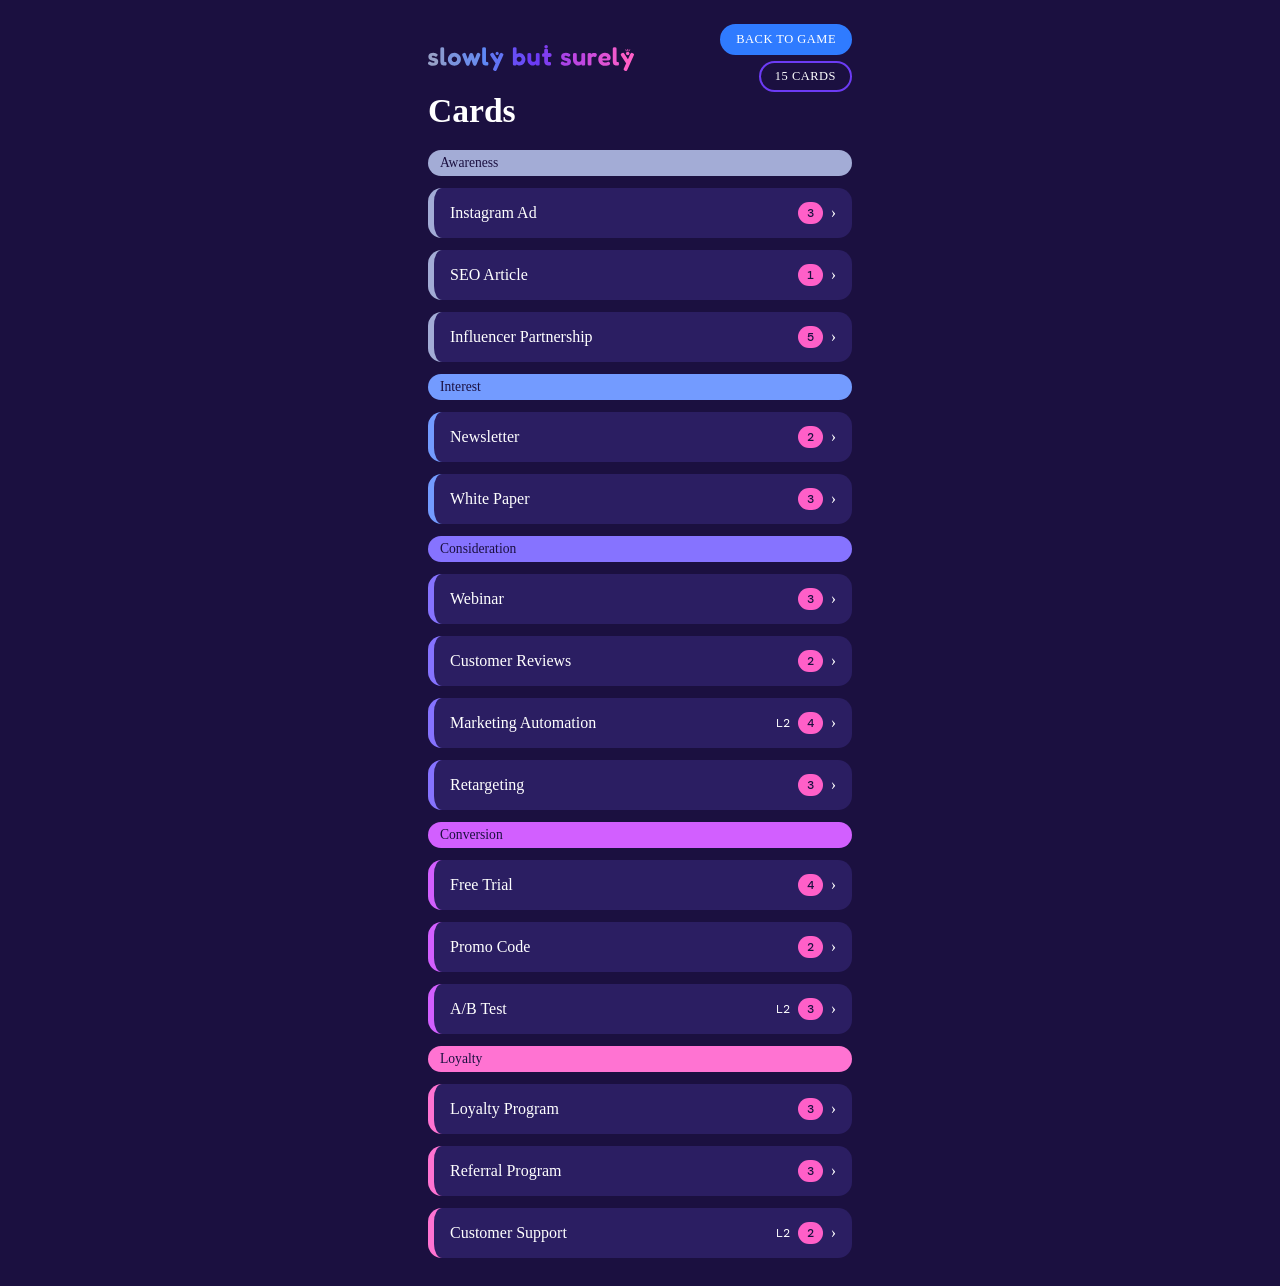
==== commit c6356002: "changements DA mokup" ====
--- a/guide.html
+++ b/guide.html
@@ -6,29 +6,32 @@
   <title>Slowly But Surely — Cards</title>
   <link rel="preconnect" href="https://fonts.googleapis.com">
   <link rel="preconnect" href="https://fonts.gstatic.com" crossorigin>
-  <link href="https://fonts.googleapis.com/css2?family=DM+Mono:wght@400;500&family=Fredoka:wght@600;700&family=Kalam:wght@400;700&family=Permanent+Marker&family=Sedgwick+Ave+Display&display=swap" rel="stylesheet">
+  <link href="https://fonts.googleapis.com/css2?family=DM+Mono:wght@400;500&family=Fredoka:wght@600;700&family=Kalam:wght@400;700&family=Permanent+Marker&display=swap" rel="stylesheet">
   <link rel="stylesheet" href="./css/style.css">
   <script type="module" src="./js/guide.js"></script>
 </head>
 <body>
   <main class="shell">
-    <header class="bar">
-      <a href="./index.html" class="mini-brand">slowly but surely</a>
-      <div class="bar-right">
-        <a href="./index.html" class="pill pill-blue">Back to game</a>
-        <span class="pill">15 CARDS</span>
+    <!-- Barre haute avec logo SVG à gauche et retour vers la partie en cours -->
+    <header class="top-bar">
+      <a href="./index.html"><img src="./assets/logo.svg" alt="slowly but surely" class="logo-svg"></a>
+      <div class="guide-pills">
+        <a href="./index.html" class="lvl-pill is-blue">BACK TO GAME</a>
+        <span class="lvl-pill">15 CARDS</span>
       </div>
     </header>
 
-    <section id="guide-list-view">
-      <h1 class="title">Cards</h1>
+    <!-- Vue liste des cartes groupées par étape du funnel -->
+    <section id="guide-list-view" class="screen">
+      <h1 class="page-title">Cards</h1>
       <div id="guide-groups" class="stack"></div>
     </section>
 
-    <section id="guide-detail-view" class="hidden">
-      <button id="btn-back-to-list" type="button" class="btn-ghost">All cards</button>
-      <div id="guide-detail-content"></div>
-      <button id="btn-next-card" type="button" class="btn-pink">Next card</button>
+    <!-- Vue détail d'une carte plein écran espacé -->
+    <section id="guide-detail-view" class="screen hidden">
+      <button id="btn-back-to-list" type="button" class="btn-outline">ALL CARDS</button>
+      <div id="guide-detail-content" class="detail-wrap"></div>
+      <button id="btn-next-card" type="button" class="btn-main">NEXT CARD</button>
     </section>
   </main>
 </body>
--- a/css/style.css
+++ b/css/style.css
@@ -1,3 +1,4 @@
+/* Variables de couleurs issues de la charte Slowly But Surely */
 :root {
   --ink: #1B1040;
   --wall: #2B1E62;
@@ -17,350 +18,625 @@
   min-height: 100dvh;
 }
 
-button, input {
-  font: inherit;
-  color: inherit;
-}
-
-button {
-  cursor: pointer;
-  border: 0;
-  background: none;
-}
-
-a {
-  color: inherit;
-  text-decoration: none;
-}
-
+button, input { font: inherit; color: inherit; }
+button { cursor: pointer; border: 0; background: none; }
+a { color: inherit; text-decoration: none; }
 .hidden { display: none !important; }
 
+/* Conteneur principal occupant toute la hauteur d'écran */
 .shell {
   max-width: 460px;
+  min-height: 100dvh;
   margin: 0 auto;
-  padding: 20px 18px 36px;
-  display: flex;
-  flex-direction: column;
-  gap: 16px;
-}
-
+  padding: 24px 18px 28px;
+  display: flex;
+  flex-direction: column;
+}
+
+/* Chaque écran s'étire sur toute la hauteur disponible */
 .screen {
-  display: flex;
-  flex-direction: column;
-  gap: 16px;
-}
-
-.bar {
-  display: flex;
-  align-items: center;
-  justify-content: space-between;
-  gap: 10px;
-}
-
-.bar-right {
+  flex: 1;
+  display: flex;
+  flex-direction: column;
+  justify-content: space-between;
+  gap: 20px;
+}
+
+.top-bar {
+  display: flex;
+  align-items: center;
+  justify-content: space-between;
+  gap: 12px;
+}
+
+.logo-svg { height: 26px; width: auto; display: block; }
+.logo-hero { height: 46px; margin: 0 auto; }
+
+.lvl-pill {
+  padding: 6px 14px;
+  border-radius: 999px;
+  border: 2px solid var(--violet);
+  font-family: "Permanent Marker", cursive;
+  font-size: 0.78rem;
+  letter-spacing: 0.04em;
+  white-space: nowrap;
+}
+
+.lvl-pill.is-blue {
+  background: var(--blue);
+  border-color: var(--blue);
+  color: var(--white);
+}
+
+.guide-pills {
   display: flex;
   flex-direction: column;
   align-items: flex-end;
   gap: 6px;
 }
 
-.mini-brand {
-  font-family: "Fredoka", sans-serif;
-  font-weight: 700;
-  font-size: 1.05rem;
-  color: var(--pink);
-}
-
-.brand-lockup {
+/* Accueil aéré sur tout l'écran */
+.home-hero {
   text-align: center;
-  padding: 18px 0 6px;
-  font-family: "Fredoka", sans-serif;
-  font-size: 2.5rem;
-  font-weight: 700;
-  line-height: 1;
-}
-
-.logo-slowly { color: var(--blue); }
-.logo-but { color: var(--white); margin: 0 8px; font-family: "Permanent Marker", cursive; font-size: 1.4rem; }
-.logo-surely { color: var(--pink); font-family: "Sedgwick Ave Display", cursive; font-size: 2.7rem; }
-
-.tagline {
-  text-align: center;
-  margin: 0;
+  padding: 12px 0;
+  display: flex;
+  flex-direction: column;
+  gap: 12px;
+}
+
+.hero-lead {
+  margin: 0;
+  font-family: "Permanent Marker", cursive;
+  font-size: 1.45rem;
+  line-height: 1.3;
+}
+
+.hero-sub, .hint-line, .page-sub {
+  margin: 0;
+  font-size: 0.92rem;
+  opacity: 0.85;
+}
+
+.section-label {
+  display: block;
   font-family: "Permanent Marker", cursive;
   font-size: 1.1rem;
-}
-
-.meta-line, .mono, .note {
-  margin: 0;
-  text-align: center;
-  font-family: "DM Mono", monospace;
-  font-size: 0.78rem;
-  opacity: 0.85;
-}
-
-.level-row, .seg, .modal-row {
-  display: grid;
-  grid-template-columns: repeat(2, 1fr);
-  gap: 10px;
-}
-
-.seg { grid-template-columns: repeat(3, 1fr); }
-
-.lvl-btn, .seg-btn {
-  padding: 12px;
-  border-radius: 14px;
+  margin-bottom: 10px;
+}
+
+/* Cartes de niveau : Level 1 en bleu quand actif, Level 2 en rose */
+.level-grid {
+  display: grid;
+  grid-template-columns: 1fr 1fr;
+  gap: 14px;
+}
+
+.lvl-card {
   background: var(--wall);
   border: 2px solid var(--violet);
-  font-family: "Permanent Marker", cursive;
-  font-size: 0.9rem;
-}
-
-.lvl-btn.is-on {
-  background: var(--violet);
+  border-radius: 20px;
+  padding: 16px;
+  text-align: left;
+  display: flex;
+  flex-direction: column;
+  gap: 6px;
+}
+
+.lvl-top {
+  display: flex;
+  align-items: center;
+  justify-content: space-between;
+}
+
+.lvl-num {
+  font-family: "Permanent Marker", cursive;
+  font-size: 2rem;
+  line-height: 1;
+}
+
+.radio-dot {
+  width: 20px;
+  height: 20px;
+  border-radius: 50%;
+  border: 2px solid var(--white);
+}
+
+.lvl-name {
+  font-family: "Permanent Marker", cursive;
+  font-size: 1.15rem;
+}
+
+.lvl-desc { font-size: 0.82rem; opacity: 0.85; }
+
+/* Sélection Level 1 en bleu */
+.lvl-card.is-sel-1 {
+  background: var(--white);
+  border-color: var(--blue);
+  color: var(--ink);
+}
+.lvl-card.is-sel-1 .lvl-num { color: var(--blue); }
+.lvl-card.is-sel-1 .radio-dot { background: var(--blue); border-color: var(--ink); }
+
+/* Sélection Level 2 en rose */
+.lvl-card.is-sel-2 {
+  background: var(--white);
   border-color: var(--pink);
-}
-
-.seg-btn.is-on {
-  background: var(--pink);
-  color: var(--ink);
-}
-
-.btn-pink, .btn-ghost {
+  color: var(--ink);
+}
+.lvl-card.is-sel-2 .lvl-num { color: var(--pink); }
+.lvl-card.is-sel-2 .radio-dot { background: var(--pink); border-color: var(--ink); }
+
+/* Boutons principaux et secondaires */
+.cta-stack {
+  display: flex;
+  flex-direction: column;
+  gap: 12px;
+  margin-top: auto;
+}
+
+.btn-main, .btn-outline {
   width: 100%;
-  padding: 13px 16px;
-  border-radius: 14px;
+  padding: 16px 18px;
+  border-radius: 999px;
   text-align: center;
   font-family: "Permanent Marker", cursive;
-  font-size: 1rem;
-  display: inline-block;
-}
-
-.btn-pink {
-  background: var(--pink);
-  color: var(--ink);
-}
-
-.btn-ghost {
+  font-size: 1.05rem;
+  letter-spacing: 0.04em;
+  display: block;
+}
+
+.btn-main {
+  background: var(--pink);
+  color: var(--ink);
+}
+
+.btn-outline {
+  border: 2px solid var(--white);
+  color: var(--white);
+}
+
+.page-title {
+  margin: 0;
+  font-family: "Permanent Marker", cursive;
+  font-size: 2.1rem;
+}
+
+.page-head { display: flex; flex-direction: column; gap: 4px; }
+.stack { display: flex; flex-direction: column; gap: 12px; }
+
+/* Sélection nombre de joueurs et champs */
+.count-grid {
+  display: grid;
+  grid-template-columns: repeat(3, 1fr);
+  gap: 12px;
+}
+
+.count-btn {
+  padding: 14px;
+  border-radius: 16px;
   background: var(--wall);
-  border: 2px solid var(--violet);
-  color: var(--white);
-}
-
-.pill {
-  padding: 5px 11px;
-  border-radius: 999px;
-  background: var(--violet);
-  font-family: "DM Mono", monospace;
-  font-size: 0.72rem;
-  white-space: nowrap;
-}
-
-.pill-blue {
-  background: var(--blue);
-  color: var(--ink);
-  font-weight: 500;
-}
-
-.title, .title-sm {
-  margin: 0;
-  font-family: "Permanent Marker", cursive;
-  font-size: 1.8rem;
-  color: var(--pink);
-}
-
-.title-sm { font-size: 1.3rem; }
-
-.stack {
-  display: flex;
-  flex-direction: column;
-  gap: 10px;
+  font-family: "Permanent Marker", cursive;
+  font-size: 1.5rem;
+}
+
+.count-btn.is-active {
+  background: var(--white);
+  color: var(--ink);
 }
 
 .player-row {
   display: flex;
   align-items: center;
-  gap: 10px;
-  background: var(--wall);
-  padding: 10px 12px;
-  border-radius: 14px;
+  gap: 12px;
 }
 
 .dot {
-  width: 18px;
-  height: 18px;
-  border-radius: 50%;
+  width: 22px;
+  height: 22px;
+  border-radius: 50%;
+  border: 2px solid var(--ink);
   flex-shrink: 0;
 }
 
-.inp {
+.name-inp {
   width: 100%;
-  background: var(--ink);
-  border: 1px solid var(--violet);
-  border-radius: 10px;
-  padding: 8px 10px;
-}
-
-.err {
+  padding: 14px 16px;
+  border-radius: 16px;
+  background: var(--white);
+  color: var(--ink);
+  border: 0;
+}
+
+.err-msg {
   margin: 0;
   color: var(--pink);
   font-family: "DM Mono", monospace;
   font-size: 0.8rem;
 }
 
-.round-top {
+/* Écran de manche et carte événement */
+.round-box { text-align: center; }
+
+.round-label {
+  font-family: "DM Mono", monospace;
+  font-size: 0.85rem;
+  letter-spacing: 0.25em;
+  color: var(--pink);
+}
+
+.round-big {
+  font-family: "Permanent Marker", cursive;
+  font-size: 4.5rem;
+  line-height: 1;
+  margin: 6px 0 14px;
+}
+
+.round-bars {
+  display: grid;
+  grid-template-columns: repeat(6, 1fr);
+  gap: 8px;
+}
+
+.r-bar {
+  height: 6px;
+  border-radius: 999px;
+  background: var(--wall);
+}
+
+.r-bar.is-on { background: var(--pink); }
+
+.event-wrap {
+  flex: 1;
+  display: flex;
+  flex-direction: column;
+  justify-content: center;
+}
+
+.event-wait {
+  background: var(--wall);
+  border-radius: 24px;
+  padding: 36px 20px;
   text-align: center;
-  background: var(--wall);
+  display: flex;
+  flex-direction: column;
+  align-items: center;
+  gap: 14px;
+}
+
+.q-circle {
+  width: 58px;
+  height: 58px;
+  border-radius: 50%;
+  border: 2px solid var(--white);
+  display: grid;
+  place-items: center;
+  font-family: "Permanent Marker", cursive;
+  font-size: 1.6rem;
+}
+
+.event-card {
+  background: var(--white);
+  color: var(--ink);
+  border-radius: 24px;
+  overflow: hidden;
+}
+
+.event-head {
+  background: var(--pink);
+  padding: 12px 18px;
+  display: flex;
+  align-items: center;
+  justify-content: space-between;
+  font-weight: 700;
+}
+
+.excl-badge {
+  width: 26px;
+  height: 26px;
+  border-radius: 50%;
+  background: var(--ink);
+  color: var(--white);
+  display: grid;
+  place-items: center;
+  font-family: "Permanent Marker", cursive;
+}
+
+.event-body {
+  padding: 20px;
+  display: flex;
+  flex-direction: column;
+  gap: 12px;
+}
+
+.event-name {
+  margin: 0;
+  font-family: "Permanent Marker", cursive;
+  font-size: 1.7rem;
+}
+
+.event-tip {
+  margin: 0;
+  padding-top: 10px;
+  border-top: 1px solid #E5E7EB;
+  font-size: 0.85rem;
+  opacity: 0.75;
+}
+
+/* Scores et résultats */
+.score-form {
+  flex: 1;
+  display: flex;
+  flex-direction: column;
+  justify-content: space-between;
+  gap: 18px;
+}
+
+.score-card {
+  background: var(--white);
+  color: var(--ink);
+  border-radius: 22px;
   padding: 16px;
-  border-radius: 16px;
-}
-
-.round-num {
-  font-family: "Permanent Marker", cursive;
-  font-size: 3rem;
-  line-height: 1.1;
-  color: var(--pink);
-}
-
-.bars {
-  display: grid;
-  grid-template-columns: repeat(6, 1fr);
+  display: flex;
+  flex-direction: column;
+  gap: 12px;
+}
+
+.score-head {
+  display: flex;
+  align-items: center;
+  justify-content: space-between;
+  gap: 8px;
+}
+
+.mission-pill {
+  padding: 6px 12px;
+  border-radius: 999px;
+  border: 2px solid var(--ink);
+  font-family: "Permanent Marker", cursive;
+  font-size: 0.8rem;
+  display: flex;
+  align-items: center;
   gap: 6px;
-  margin-top: 10px;
-}
-
-.bar-seg {
-  height: 6px;
-  border-radius: 99px;
-  background: var(--ink);
-}
-
-.bar-seg.is-on { background: var(--pink); }
-
-.event-box, .card, .winner-box, .runner-box, .detail-box {
-  background: var(--wall);
-  border: 2px solid var(--violet);
-  border-radius: 16px;
-  padding: 14px;
-}
-
-.event-title, .card-name {
-  margin: 6px 0;
-  font-family: "Permanent Marker", cursive;
-  font-size: 1.35rem;
-}
-
-.body-copy { margin: 0; font-size: 0.98rem; }
-
-.grid-2 {
+}
+
+.mission-pill.is-on {
+  background: var(--pink);
+}
+
+.metrics-4 {
   display: grid;
   grid-template-columns: 1fr 1fr;
-  gap: 8px;
-  margin-top: 10px;
-}
-
-.field {
-  background: var(--ink);
-  padding: 8px 10px;
-  border-radius: 10px;
-}
-
-.field label {
+  gap: 10px;
+}
+
+.m-box {
+  background: #F4F5FB;
+  border-radius: 14px;
+  padding: 10px 12px;
+  border-left: 4px solid var(--violet);
+}
+
+.m-box label {
   display: block;
   font-family: "DM Mono", monospace;
   font-size: 0.68rem;
-  opacity: 0.8;
-  margin-bottom: 4px;
-}
-
-.field input[type="number"] {
+  font-weight: 500;
+}
+
+.m-box input {
   width: 100%;
+  border: 0;
   background: transparent;
-  border: 0;
-  font-family: "Permanent Marker", cursive;
-  font-size: 1.2rem;
-}
-
-.winner-box {
-  border-color: var(--pink);
-  display: flex;
-  align-items: center;
-  justify-content: space-between;
-  gap: 12px;
-}
-
-.pts-badge {
-  font-family: "Permanent Marker", cursive;
-  font-size: 1.6rem;
-  color: var(--pink);
-  white-space: nowrap;
-}
-
-.runner-box {
-  display: flex;
-  align-items: center;
-  justify-content: space-between;
+  font-family: "Permanent Marker", cursive;
+  font-size: 1.35rem;
+  color: var(--ink);
+  margin-top: 4px;
+}
+
+.winner-card {
+  background: var(--pink);
+  color: var(--ink);
+  border-radius: 24px;
+  padding: 20px;
+  display: flex;
+  align-items: center;
+  justify-content: space-between;
+  gap: 12px;
+}
+
+.winner-name {
+  font-family: "Permanent Marker", cursive;
+  font-size: 1.8rem;
+  display: flex;
+  align-items: center;
   gap: 10px;
-}
-
-.stage-tag {
+  margin: 4px 0;
+}
+
+.pts-ring {
+  width: 82px;
+  height: 82px;
+  border-radius: 50%;
+  background: var(--white);
+  border: 4px solid var(--ink);
+  display: grid;
+  place-items: center;
+  font-family: "Permanent Marker", cursive;
+  font-size: 1.7rem;
+  flex-shrink: 0;
+}
+
+.runner-card {
+  background: var(--white);
+  color: var(--ink);
+  border-radius: 18px;
+  padding: 14px 16px;
+  display: flex;
+  align-items: center;
+  justify-content: space-between;
+}
+
+.rank-circle {
+  width: 30px;
+  height: 30px;
+  border-radius: 50%;
+  border: 2px solid var(--ink);
+  display: grid;
+  place-items: center;
+  font-family: "Permanent Marker", cursive;
+}
+
+.bonus-note {
+  margin: 0;
+  display: flex;
+  align-items: center;
+  gap: 10px;
+  font-size: 0.9rem;
+}
+
+.bonus-dot {
+  width: 16px;
+  height: 16px;
+  border-radius: 50%;
+  background: var(--pink);
+  flex-shrink: 0;
+}
+
+/* Guide des cartes : espacement aéré en vue détail */
+.stage-chip {
   display: inline-block;
-  padding: 4px 10px;
+  padding: 5px 12px;
   border-radius: 999px;
   color: var(--ink);
+  font-family: "Permanent Marker", cursive;
+  font-size: 0.85rem;
+}
+
+.card-row-btn {
+  width: 100%;
+  background: var(--wall);
+  border-left: 6px solid var(--accent, var(--pink));
+  border-radius: 14px;
+  padding: 14px 16px;
+  display: flex;
+  align-items: center;
+  justify-content: space-between;
+  font-family: "Permanent Marker", cursive;
+  font-size: 1rem;
+  text-align: left;
+}
+
+.cost-badge {
+  background: var(--pink);
+  color: var(--ink);
+  padding: 3px 9px;
+  border-radius: 999px;
+  font-family: "DM Mono", monospace;
+  font-size: 0.78rem;
+  font-weight: 500;
+}
+
+.detail-wrap {
+  flex: 1;
+  display: flex;
+  flex-direction: column;
+  justify-content: center;
+  padding: 8px 0;
+}
+
+.detail-card {
+  background: var(--white);
+  color: var(--ink);
+  border-radius: 24px;
+  padding: 24px 20px;
+  display: flex;
+  flex-direction: column;
+  gap: 16px;
+}
+
+.detail-title {
+  margin: 0;
+  font-family: "Permanent Marker", cursive;
+  font-size: 1.85rem;
+}
+
+.detail-block {
+  display: flex;
+  flex-direction: column;
+  gap: 4px;
+  padding-top: 12px;
+  border-top: 1px solid #E5E7EB;
+}
+
+.detail-label {
   font-family: "DM Mono", monospace;
   font-size: 0.72rem;
-  font-weight: 500;
-}
-
-.card-btn {
-  width: 100%;
-  display: flex;
-  align-items: center;
-  justify-content: space-between;
-  gap: 10px;
-  background: var(--wall);
-  border-left: 6px solid var(--stage, var(--pink));
-  border-radius: 12px;
-  padding: 12px 14px;
-  text-align: left;
-  font-family: "Permanent Marker", cursive;
-  font-size: 1rem;
-}
-
-.card-meta {
-  display: flex;
-  align-items: center;
-  gap: 8px;
-  font-family: "DM Mono", monospace;
-  font-size: 0.78rem;
-}
-
-.coin-pill {
-  padding: 3px 8px;
-  border-radius: 999px;
-  background: var(--pink);
-  color: var(--ink);
-  font-weight: 500;
-}
-
+  text-transform: uppercase;
+  opacity: 0.65;
+}
+
+/* Modales */
 .modal {
   position: fixed;
   inset: 0;
   background: rgba(27, 16, 64, 0.82);
   display: grid;
   place-items: center;
-  padding: 18px;
-}
-
-.modal-box {
+  padding: 20px;
+}
+
+.modal-card {
   width: 100%;
   max-width: 360px;
-  background: var(--wall);
-  border: 2px solid var(--pink);
-  border-radius: 18px;
-  padding: 18px;
-  display: flex;
-  flex-direction: column;
-  gap: 12px;
+  background: var(--white);
+  color: var(--ink);
+  border-radius: 26px;
+  padding: 26px 20px;
+  text-align: center;
+  display: flex;
+  flex-direction: column;
+  align-items: center;
+  gap: 14px;
+}
+
+.modal-badge {
+  width: 52px;
+  height: 52px;
+  border-radius: 50%;
+  background: var(--pink);
+  border: 2px solid var(--ink);
+  display: grid;
+  place-items: center;
+  font-family: "Permanent Marker", cursive;
+  font-size: 1.5rem;
+}
+
+.modal-title { margin: 0; font-family: "Permanent Marker", cursive; font-size: 1.6rem; }
+.modal-desc { margin: 0; font-size: 0.95rem; opacity: 0.8; }
+
+.modal-actions {
+  width: 100%;
+  display: grid;
+  grid-template-columns: 1fr 1fr;
+  gap: 10px;
+  margin-top: 6px;
+}
+
+.btn-modal-cancel, .btn-modal-pink {
+  padding: 13px;
+  border-radius: 999px;
+  font-family: "Permanent Marker", cursive;
+  font-size: 0.95rem;
+}
+
+.btn-modal-cancel {
+  background: var(--white);
+  border: 2px solid var(--ink);
+  color: var(--ink);
+}
+
+.btn-modal-pink {
+  background: var(--pink);
+  border: 2px solid var(--ink);
+  color: var(--ink);
 }
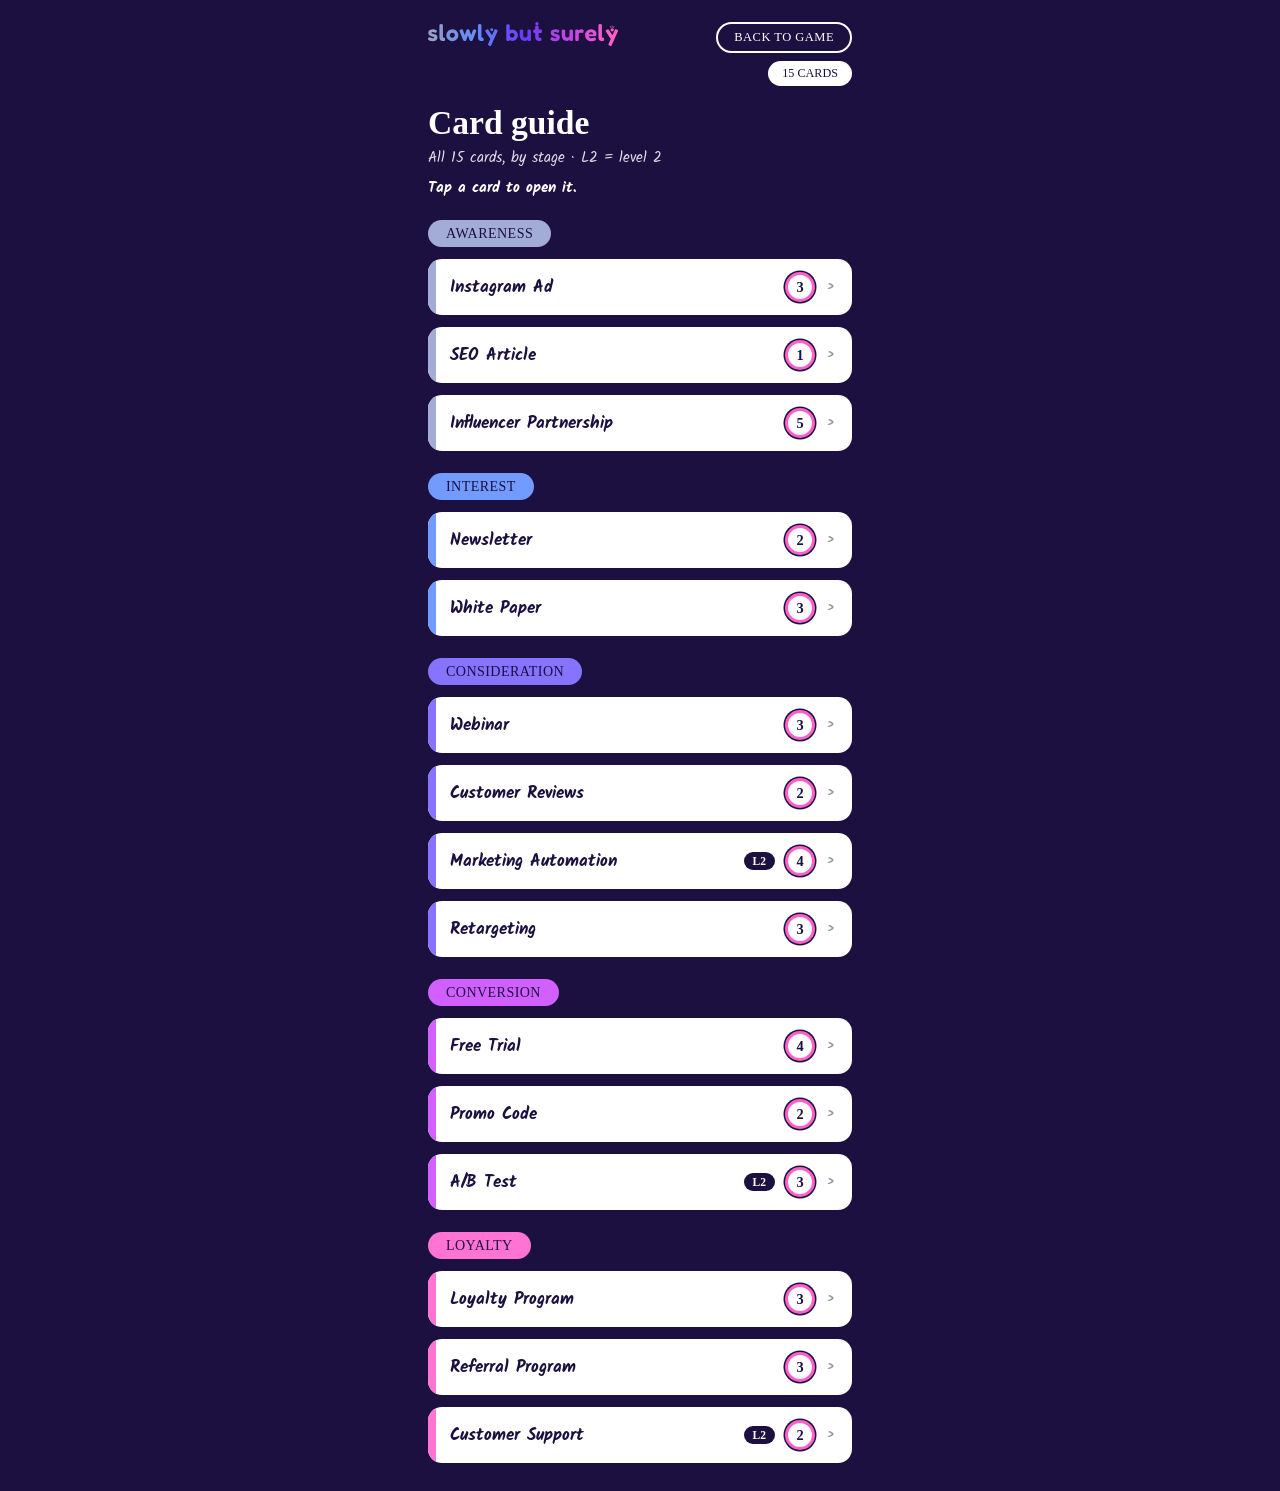
==== commit 3f88c6f5: "changements DA mokup2" ====
--- a/guide.html
+++ b/guide.html
@@ -3,35 +3,45 @@
 <head>
   <meta charset="utf-8">
   <meta name="viewport" content="width=device-width, initial-scale=1">
-  <title>Slowly But Surely — Cards</title>
+  <title>Slowly But Surely — Card guide</title>
+  <!-- Typographies Google Fonts -->
   <link rel="preconnect" href="https://fonts.googleapis.com">
   <link rel="preconnect" href="https://fonts.gstatic.com" crossorigin>
-  <link href="https://fonts.googleapis.com/css2?family=DM+Mono:wght@400;500&family=Fredoka:wght@600;700&family=Kalam:wght@400;700&family=Permanent+Marker&display=swap" rel="stylesheet">
+  <link href="https://fonts.googleapis.com/css2?family=DM+Mono:wght@400;500&family=Kalam:wght@400;700&family=Permanent+Marker&display=swap" rel="stylesheet">
   <link rel="stylesheet" href="./css/style.css">
   <script type="module" src="./js/guide.js"></script>
 </head>
 <body>
   <main class="shell">
-    <!-- Barre haute avec logo SVG à gauche et retour vers la partie en cours -->
+    <!-- Barre haute : logo SVG à gauche, pilules BACK TO GAME et 15 CARDS à droite -->
     <header class="top-bar">
       <a href="./index.html"><img src="./assets/logo.svg" alt="slowly but surely" class="logo-svg"></a>
       <div class="guide-pills">
-        <a href="./index.html" class="lvl-pill is-blue">BACK TO GAME</a>
-        <span class="lvl-pill">15 CARDS</span>
+        <a href="./index.html" class="pill-outline">BACK TO GAME</a>
+        <span class="pill-white">15 CARDS</span>
       </div>
     </header>
 
-    <!-- Vue liste des cartes groupées par étape du funnel -->
-    <section id="guide-list-view" class="screen">
-      <h1 class="page-title">Cards</h1>
-      <div id="guide-groups" class="stack"></div>
+    <!-- Vue 1 : liste complète des 15 cartes par étape -->
+    <section id="guide-list-view" class="guide-list-screen">
+      <div class="page-head">
+        <h1 class="page-title">Card guide</h1>
+        <p class="page-sub">All 15 cards, by stage · L2 = level 2</p>
+        <p class="tap-hint">Tap a card to open it.</p>
+      </div>
+      <div id="guide-groups" class="stack-lg"></div>
     </section>
 
-    <!-- Vue détail d'une carte plein écran espacé -->
+    <!-- Vue 2 : détail plein écran espacé d'une carte -->
     <section id="guide-detail-view" class="screen hidden">
-      <button id="btn-back-to-list" type="button" class="btn-outline">ALL CARDS</button>
+      <div class="detail-top">
+        <button id="btn-back-to-list" type="button" class="back-link">&lsaquo;&nbsp;&nbsp;All cards</button>
+        <div id="detail-stage-pill"></div>
+      </div>
+
       <div id="guide-detail-content" class="detail-wrap"></div>
-      <button id="btn-next-card" type="button" class="btn-main">NEXT CARD</button>
+
+      <button id="btn-next-card" type="button" class="btn-outline">NEXT CARD</button>
     </section>
   </main>
 </body>
--- a/css/style.css
+++ b/css/style.css
@@ -1,4 +1,4 @@
-/* Variables de couleurs issues de la charte Slowly But Surely */
+/* Palette de couleurs Slowly But Surely */
 :root {
   --ink: #1B1040;
   --wall: #2B1E62;
@@ -23,17 +23,18 @@
 a { color: inherit; text-decoration: none; }
 .hidden { display: none !important; }
 
-/* Conteneur principal occupant toute la hauteur d'écran */
+/* Conteneur mobile plein écran */
 .shell {
   max-width: 460px;
   min-height: 100dvh;
   margin: 0 auto;
-  padding: 24px 18px 28px;
-  display: flex;
-  flex-direction: column;
-}
-
-/* Chaque écran s'étire sur toute la hauteur disponible */
+  padding: 22px 18px 28px;
+  display: flex;
+  flex-direction: column;
+  gap: 18px;
+}
+
+/* Écrans étirés sur toute la hauteur de l'écran */
 .screen {
   flex: 1;
   display: flex;
@@ -44,18 +45,19 @@
 
 .top-bar {
   display: flex;
-  align-items: center;
-  justify-content: space-between;
-  gap: 12px;
-}
-
-.logo-svg { height: 26px; width: auto; display: block; }
+  align-items: flex-start;
+  justify-content: space-between;
+  gap: 12px;
+}
+
+.logo-svg { height: 24px; width: auto; display: block; }
 .logo-hero { height: 46px; margin: 0 auto; }
 
-.lvl-pill {
-  padding: 6px 14px;
+/* Pilules d'en-tête */
+.lvl-pill, .pill-outline {
+  padding: 6px 16px;
   border-radius: 999px;
-  border: 2px solid var(--violet);
+  border: 2px solid var(--white);
   font-family: "Permanent Marker", cursive;
   font-size: 0.78rem;
   letter-spacing: 0.04em;
@@ -65,20 +67,28 @@
 .lvl-pill.is-blue {
   background: var(--blue);
   border-color: var(--blue);
-  color: var(--white);
+}
+
+.pill-white {
+  padding: 5px 14px;
+  border-radius: 999px;
+  background: var(--white);
+  color: var(--ink);
+  font-family: "Permanent Marker", cursive;
+  font-size: 0.76rem;
 }
 
 .guide-pills {
   display: flex;
   flex-direction: column;
   align-items: flex-end;
-  gap: 6px;
-}
-
-/* Accueil aéré sur tout l'écran */
+  gap: 8px;
+}
+
+/* Accueil */
 .home-hero {
   text-align: center;
-  padding: 12px 0;
+  padding-top: 16px;
   display: flex;
   flex-direction: column;
   gap: 12px;
@@ -97,6 +107,12 @@
   opacity: 0.85;
 }
 
+.tap-hint {
+  margin: 2px 0 0;
+  font-weight: 700;
+  font-size: 0.95rem;
+}
+
 .section-label {
   display: block;
   font-family: "Permanent Marker", cursive;
@@ -104,7 +120,7 @@
   margin-bottom: 10px;
 }
 
-/* Cartes de niveau : Level 1 en bleu quand actif, Level 2 en rose */
+/* Cartes de choix de niveau : Level 1 en bleu, Level 2 en rose */
 .level-grid {
   display: grid;
   grid-template-columns: 1fr 1fr;
@@ -141,14 +157,9 @@
   border: 2px solid var(--white);
 }
 
-.lvl-name {
-  font-family: "Permanent Marker", cursive;
-  font-size: 1.15rem;
-}
-
+.lvl-name { font-family: "Permanent Marker", cursive; font-size: 1.15rem; }
 .lvl-desc { font-size: 0.82rem; opacity: 0.85; }
 
-/* Sélection Level 1 en bleu */
 .lvl-card.is-sel-1 {
   background: var(--white);
   border-color: var(--blue);
@@ -157,7 +168,6 @@
 .lvl-card.is-sel-1 .lvl-num { color: var(--blue); }
 .lvl-card.is-sel-1 .radio-dot { background: var(--blue); border-color: var(--ink); }
 
-/* Sélection Level 2 en rose */
 .lvl-card.is-sel-2 {
   background: var(--white);
   border-color: var(--pink);
@@ -166,7 +176,7 @@
 .lvl-card.is-sel-2 .lvl-num { color: var(--pink); }
 .lvl-card.is-sel-2 .radio-dot { background: var(--pink); border-color: var(--ink); }
 
-/* Boutons principaux et secondaires */
+/* Boutons d'action principaux et bouton SVG Cards */
 .cta-stack {
   display: flex;
   flex-direction: column;
@@ -185,14 +195,20 @@
   display: block;
 }
 
-.btn-main {
-  background: var(--pink);
-  color: var(--ink);
-}
-
-.btn-outline {
-  border: 2px solid var(--white);
-  color: var(--white);
+.btn-main { background: var(--pink); color: var(--ink); }
+.btn-outline { border: 2px solid var(--white); color: var(--white); }
+
+.btn-svg-link {
+  display: block;
+  width: 100%;
+  border-radius: 999px;
+  overflow: hidden;
+}
+
+.btn-svg-img {
+  width: 100%;
+  height: auto;
+  display: block;
 }
 
 .page-title {
@@ -203,8 +219,9 @@
 
 .page-head { display: flex; flex-direction: column; gap: 4px; }
 .stack { display: flex; flex-direction: column; gap: 12px; }
-
-/* Sélection nombre de joueurs et champs */
+.stack-lg { display: flex; flex-direction: column; gap: 22px; }
+
+/* Joueurs */
 .count-grid {
   display: grid;
   grid-template-columns: repeat(3, 1fr);
@@ -219,10 +236,7 @@
   font-size: 1.5rem;
 }
 
-.count-btn.is-active {
-  background: var(--white);
-  color: var(--ink);
-}
+.count-btn.is-active { background: var(--white); color: var(--ink); }
 
 .player-row {
   display: flex;
@@ -254,7 +268,7 @@
   font-size: 0.8rem;
 }
 
-/* Écran de manche et carte événement */
+/* Manches */
 .round-box { text-align: center; }
 
 .round-label {
@@ -277,12 +291,7 @@
   gap: 8px;
 }
 
-.r-bar {
-  height: 6px;
-  border-radius: 999px;
-  background: var(--wall);
-}
-
+.r-bar { height: 6px; border-radius: 999px; background: var(--wall); }
 .r-bar.is-on { background: var(--pink); }
 
 .event-wrap {
@@ -322,7 +331,6 @@
 }
 
 .event-head {
-  background: var(--pink);
   padding: 12px 18px;
   display: flex;
   align-items: center;
@@ -399,9 +407,7 @@
   gap: 6px;
 }
 
-.mission-pill.is-on {
-  background: var(--pink);
-}
+.mission-pill.is-on { background: var(--pink); }
 
 .metrics-4 {
   display: grid;
@@ -502,38 +508,102 @@
   flex-shrink: 0;
 }
 
-/* Guide des cartes : espacement aéré en vue détail */
+/* Guide des cartes (fidèle aux maquettes 11 et 12) */
+.guide-list-screen {
+  display: flex;
+  flex-direction: column;
+  gap: 20px;
+}
+
 .stage-chip {
   display: inline-block;
-  padding: 5px 12px;
+  align-self: flex-start;
+  padding: 5px 18px;
   border-radius: 999px;
   color: var(--ink);
   font-family: "Permanent Marker", cursive;
-  font-size: 0.85rem;
-}
-
+  font-size: 0.88rem;
+  letter-spacing: 0.03em;
+}
+
+/* Ligne blanche avec bande verticale colorée à gauche */
 .card-row-btn {
   width: 100%;
-  background: var(--wall);
-  border-left: 6px solid var(--accent, var(--pink));
+  background: var(--white);
+  color: var(--ink);
   border-radius: 14px;
-  padding: 14px 16px;
-  display: flex;
-  align-items: center;
-  justify-content: space-between;
-  font-family: "Permanent Marker", cursive;
-  font-size: 1rem;
+  padding: 13px 16px 13px 22px;
+  position: relative;
+  overflow: hidden;
+  display: flex;
+  align-items: center;
+  justify-content: space-between;
+  font-weight: 700;
+  font-size: 1.05rem;
   text-align: left;
 }
 
-.cost-badge {
-  background: var(--pink);
-  color: var(--ink);
+.card-row-btn::before {
+  content: "";
+  position: absolute;
+  inset: 0 auto 0 0;
+  width: 8px;
+  background: var(--accent, var(--pink));
+}
+
+.row-right {
+  display: flex;
+  align-items: center;
+  gap: 10px;
+}
+
+.l2-pill {
+  background: var(--ink);
+  color: var(--white);
   padding: 3px 9px;
   border-radius: 999px;
-  font-family: "DM Mono", monospace;
-  font-size: 0.78rem;
-  font-weight: 500;
+  font-family: "Permanent Marker", cursive;
+  font-size: 0.72rem;
+}
+
+/* Pièce de coût blanche cerclée de rose */
+.coin-circle {
+  width: 30px;
+  height: 30px;
+  border-radius: 50%;
+  background: var(--white);
+  border: 3px solid var(--pink);
+  box-shadow: 0 0 0 1.5px var(--ink);
+  display: grid;
+  place-items: center;
+  font-family: "Permanent Marker", cursive;
+  font-size: 0.9rem;
+  color: var(--ink);
+}
+
+.coin-circle.is-lg {
+  width: 52px;
+  height: 52px;
+  border-width: 5px;
+  box-shadow: 0 0 0 2px var(--ink);
+  font-size: 1.45rem;
+  flex-shrink: 0;
+}
+
+.chev { opacity: 0.45; font-size: 1.2rem; }
+
+/* Vue détail d'une carte */
+.detail-top {
+  display: flex;
+  flex-direction: column;
+  gap: 14px;
+}
+
+.back-link {
+  align-self: flex-start;
+  font-weight: 700;
+  font-size: 1.1rem;
+  padding: 4px 0;
 }
 
 .detail-wrap {
@@ -541,38 +611,65 @@
   display: flex;
   flex-direction: column;
   justify-content: center;
-  padding: 8px 0;
 }
 
 .detail-card {
   background: var(--white);
   color: var(--ink);
-  border-radius: 24px;
-  padding: 24px 20px;
-  display: flex;
-  flex-direction: column;
-  gap: 16px;
+  border-radius: 26px;
+  overflow: hidden;
+  display: flex;
+  flex-direction: column;
+}
+
+/* Bandeau supérieur coloré selon l'étape */
+.detail-stripe {
+  height: 16px;
+  background: var(--accent, var(--pink));
+}
+
+.detail-body {
+  padding: 24px 22px 28px;
+  display: flex;
+  flex-direction: column;
+  gap: 20px;
+}
+
+.detail-head {
+  display: flex;
+  align-items: flex-start;
+  justify-content: space-between;
+  gap: 12px;
 }
 
 .detail-title {
   margin: 0;
   font-family: "Permanent Marker", cursive;
-  font-size: 1.85rem;
+  font-size: 2rem;
+  line-height: 1.15;
 }
 
 .detail-block {
   display: flex;
   flex-direction: column;
-  gap: 4px;
-  padding-top: 12px;
-  border-top: 1px solid #E5E7EB;
+  gap: 6px;
+  padding-top: 16px;
+  border-top: 1.5px solid #E5E7EB;
 }
 
 .detail-label {
-  font-family: "DM Mono", monospace;
-  font-size: 0.72rem;
-  text-transform: uppercase;
-  opacity: 0.65;
+  font-weight: 700;
+  font-size: 0.95rem;
+}
+
+.detail-text {
+  margin: 0;
+  font-size: 1rem;
+  line-height: 1.4;
+}
+
+.detail-text.is-muted {
+  opacity: 0.72;
 }
 
 /* Modales */
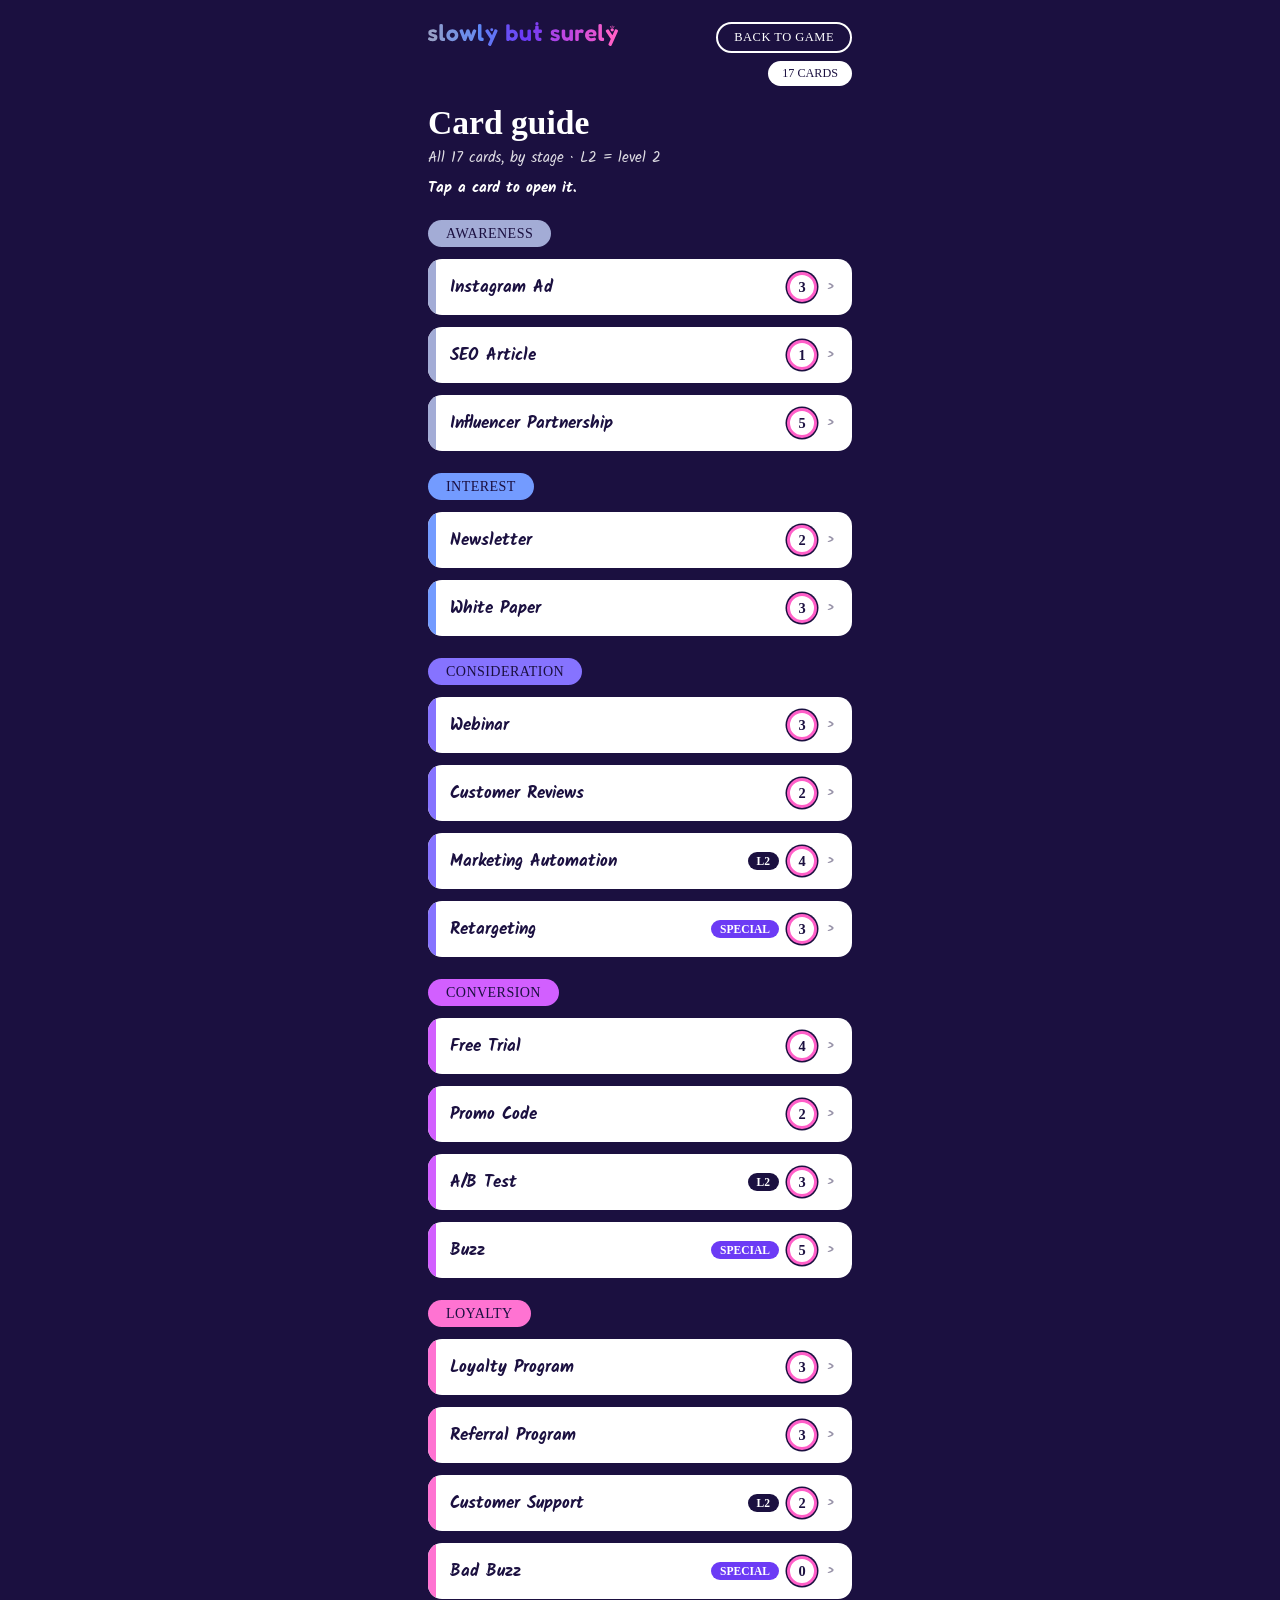
==== commit 0d339583: "changements règles2" ====
--- a/guide.html
+++ b/guide.html
@@ -13,20 +13,20 @@
 </head>
 <body>
   <main class="shell">
-    <!-- Barre haute : logo SVG à gauche, pilules BACK TO GAME et 15 CARDS à droite -->
+    <!-- Barre haute : logo SVG à gauche, pilules BACK TO GAME et 17 CARDS à droite -->
     <header class="top-bar">
       <a href="./index.html"><img src="./assets/logo.svg" alt="slowly but surely" class="logo-svg"></a>
       <div class="guide-pills">
         <a href="./index.html" class="pill-outline">BACK TO GAME</a>
-        <span class="pill-white">15 CARDS</span>
+        <span id="guide-count-pill" class="pill-white">17 CARDS</span>
       </div>
     </header>
 
-    <!-- Vue 1 : liste complète des 15 cartes par étape -->
+    <!-- Vue 1 : liste complète des 17 cartes par étape -->
     <section id="guide-list-view" class="guide-list-screen">
       <div class="page-head">
         <h1 class="page-title">Card guide</h1>
-        <p class="page-sub">All 15 cards, by stage · L2 = level 2</p>
+        <p class="page-sub">All 17 cards, by stage · L2 = level 2</p>
         <p class="tap-hint">Tap a card to open it.</p>
       </div>
       <div id="guide-groups" class="stack-lg"></div>
@@ -36,7 +36,7 @@
     <section id="guide-detail-view" class="screen hidden">
       <div class="detail-top">
         <button id="btn-back-to-list" type="button" class="back-link">&lsaquo;&nbsp;&nbsp;All cards</button>
-        <div id="detail-stage-pill"></div>
+        <div id="detail-stage-pill" class="row-right"></div>
       </div>
 
       <div id="guide-detail-content" class="detail-wrap"></div>
--- a/css/style.css
+++ b/css/style.css
@@ -50,23 +50,21 @@
   gap: 12px;
 }
 
+.logo-btn { padding: 0; display: inline-flex; align-items: center; }
 .logo-svg { height: 24px; width: auto; display: block; }
 .logo-hero { height: 46px; margin: 0 auto; }
 
-/* Pilules d'en-tête */
+/* Pilules d'en-tête identiques pour LEVEL 1 et LEVEL 2 */
 .lvl-pill, .pill-outline {
   padding: 6px 16px;
   border-radius: 999px;
   border: 2px solid var(--white);
+  background: transparent;
+  color: var(--white);
   font-family: "Permanent Marker", cursive;
   font-size: 0.78rem;
   letter-spacing: 0.04em;
   white-space: nowrap;
-}
-
-.lvl-pill.is-blue {
-  background: var(--blue);
-  border-color: var(--blue);
 }
 
 .pill-white {
@@ -409,7 +407,8 @@
 
 .mission-pill.is-on { background: var(--pink); }
 
-.metrics-4 {
+/* Grille des 5 champs de saisie des scores (pions + pièces) */
+.metrics-5 {
   display: grid;
   grid-template-columns: 1fr 1fr;
   gap: 10px;
@@ -422,6 +421,8 @@
   border-left: 4px solid var(--violet);
 }
 
+.m-box.is-wide { grid-column: span 2; }
+
 .m-box label {
   display: block;
   font-family: "DM Mono", monospace;
@@ -508,7 +509,7 @@
   flex-shrink: 0;
 }
 
-/* Guide des cartes (fidèle aux maquettes 11 et 12) */
+/* Guide des cartes */
 .guide-list-screen {
   display: flex;
   flex-direction: column;
@@ -526,7 +527,6 @@
   letter-spacing: 0.03em;
 }
 
-/* Ligne blanche avec bande verticale colorée à gauche */
 .card-row-btn {
   width: 100%;
   background: var(--white);
@@ -551,13 +551,9 @@
   background: var(--accent, var(--pink));
 }
 
-.row-right {
-  display: flex;
-  align-items: center;
-  gap: 10px;
-}
-
-.l2-pill {
+.row-right { display: flex; align-items: center; gap: 8px; }
+
+.tag-pill {
   background: var(--ink);
   color: var(--white);
   padding: 3px 9px;
@@ -566,7 +562,10 @@
   font-size: 0.72rem;
 }
 
-/* Pièce de coût blanche cerclée de rose */
+.tag-pill.is-special {
+  background: var(--violet);
+}
+
 .coin-circle {
   width: 30px;
   height: 30px;
@@ -592,12 +591,7 @@
 
 .chev { opacity: 0.45; font-size: 1.2rem; }
 
-/* Vue détail d'une carte */
-.detail-top {
-  display: flex;
-  flex-direction: column;
-  gap: 14px;
-}
+.detail-top { display: flex; flex-direction: column; gap: 14px; }
 
 .back-link {
   align-self: flex-start;
@@ -622,11 +616,7 @@
   flex-direction: column;
 }
 
-/* Bandeau supérieur coloré selon l'étape */
-.detail-stripe {
-  height: 16px;
-  background: var(--accent, var(--pink));
-}
+.detail-stripe { height: 16px; background: var(--accent, var(--pink)); }
 
 .detail-body {
   padding: 24px 22px 28px;
@@ -657,20 +647,9 @@
   border-top: 1.5px solid #E5E7EB;
 }
 
-.detail-label {
-  font-weight: 700;
-  font-size: 0.95rem;
-}
-
-.detail-text {
-  margin: 0;
-  font-size: 1rem;
-  line-height: 1.4;
-}
-
-.detail-text.is-muted {
-  opacity: 0.72;
-}
+.detail-label { font-weight: 700; font-size: 0.95rem; }
+.detail-text { margin: 0; font-size: 1rem; line-height: 1.4; }
+.detail-text.is-muted { opacity: 0.72; }
 
 /* Modales */
 .modal {
